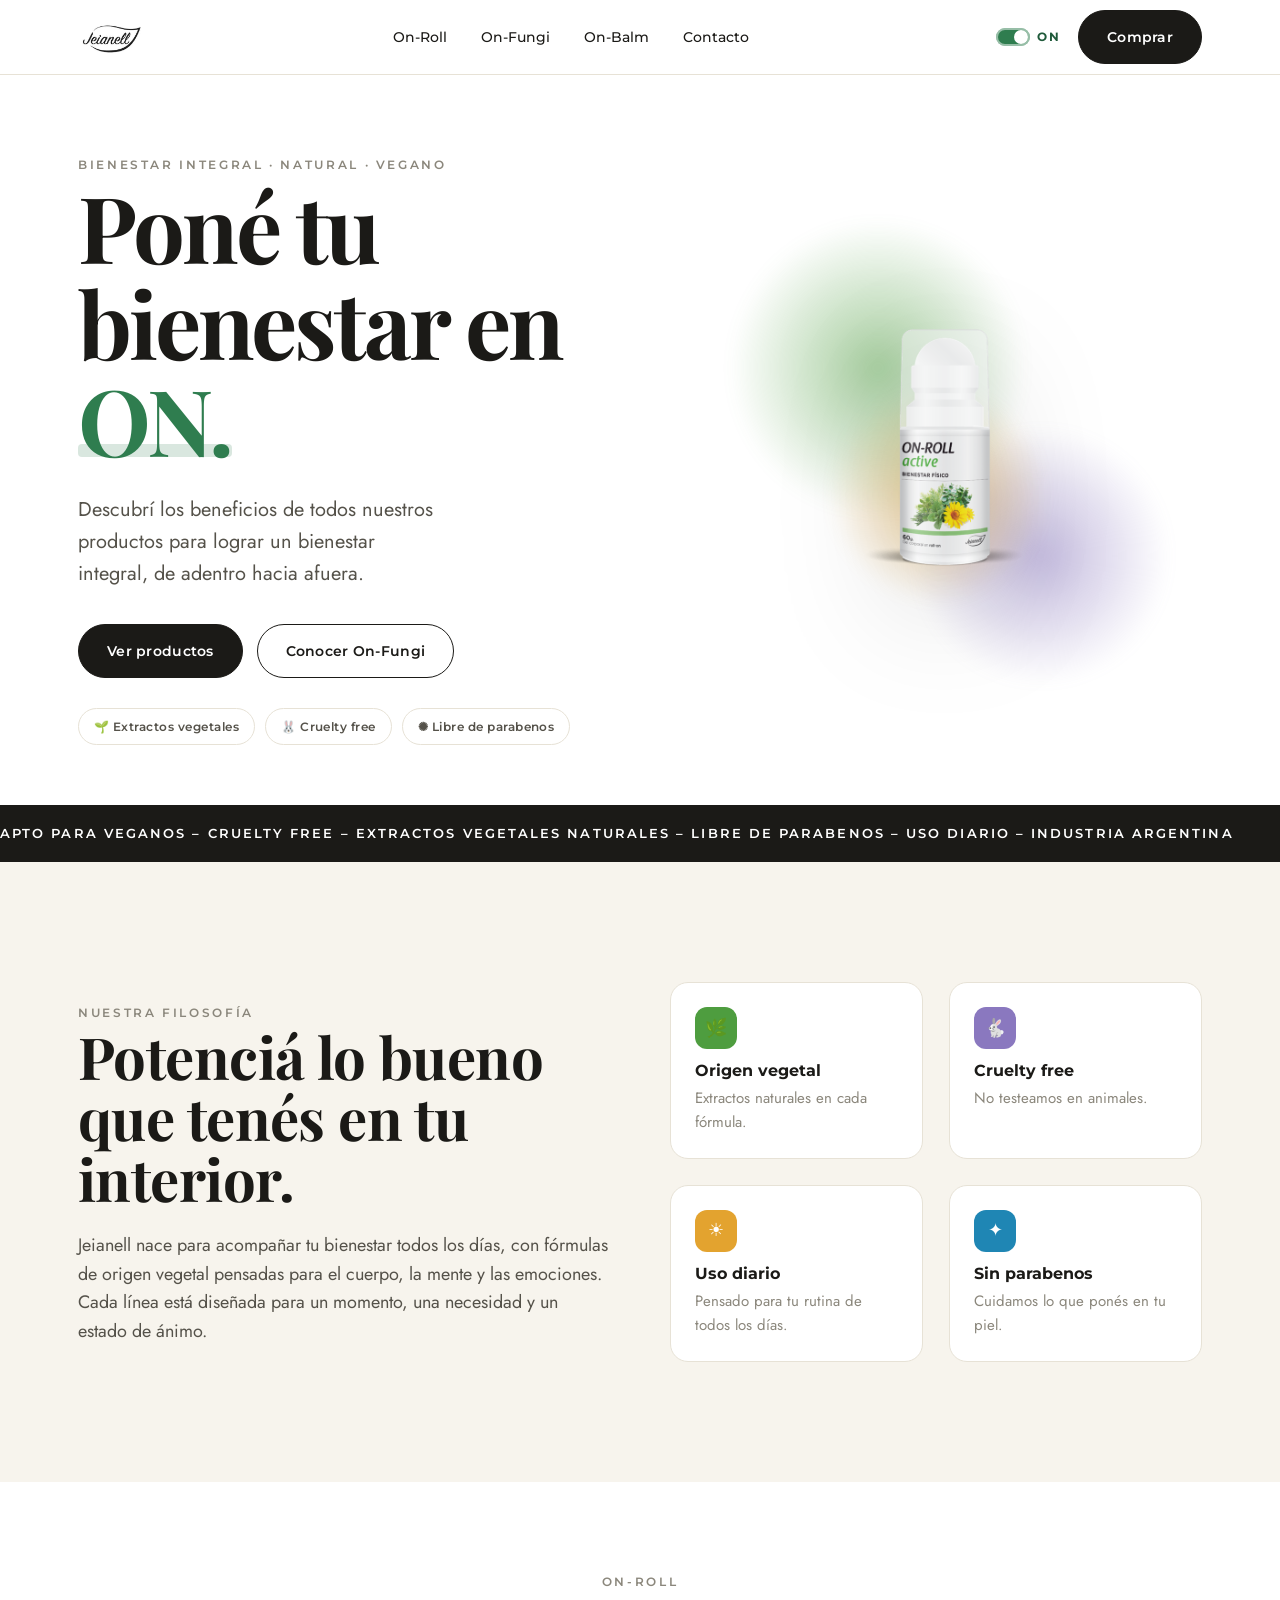
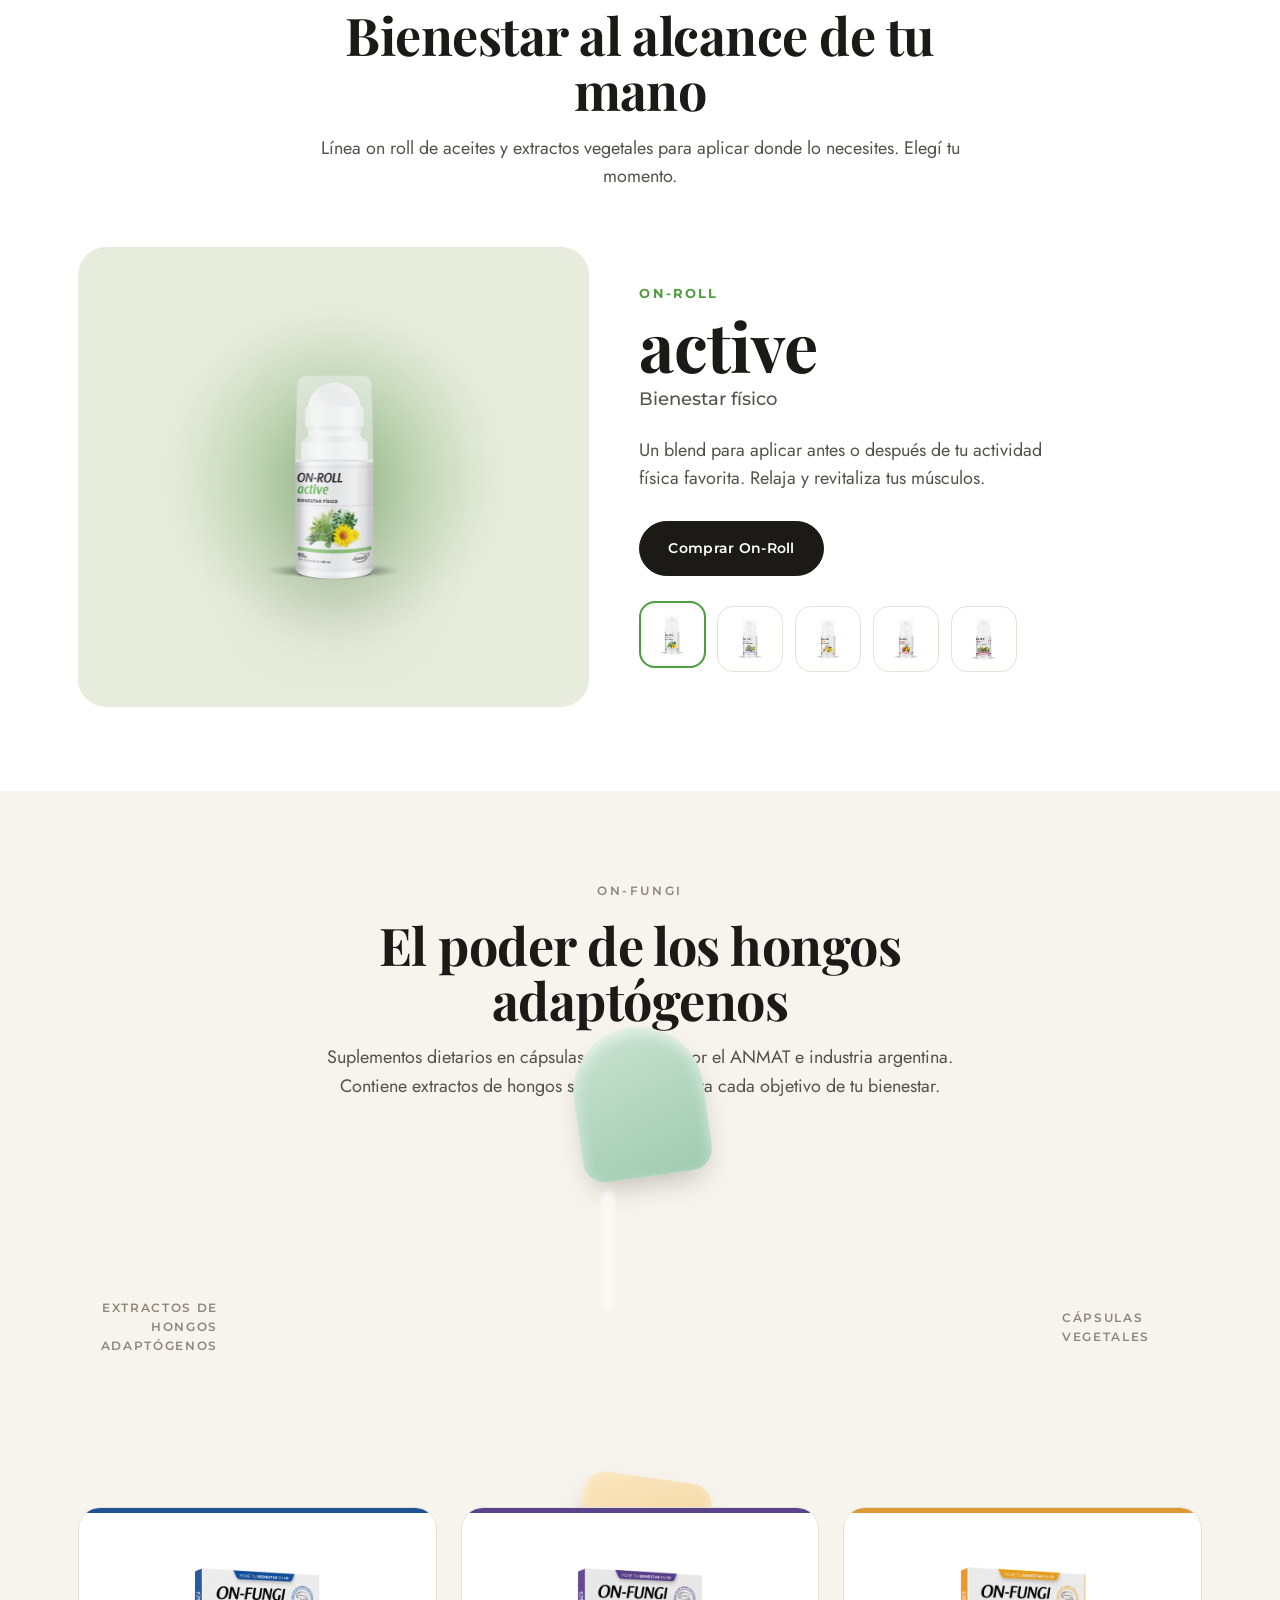
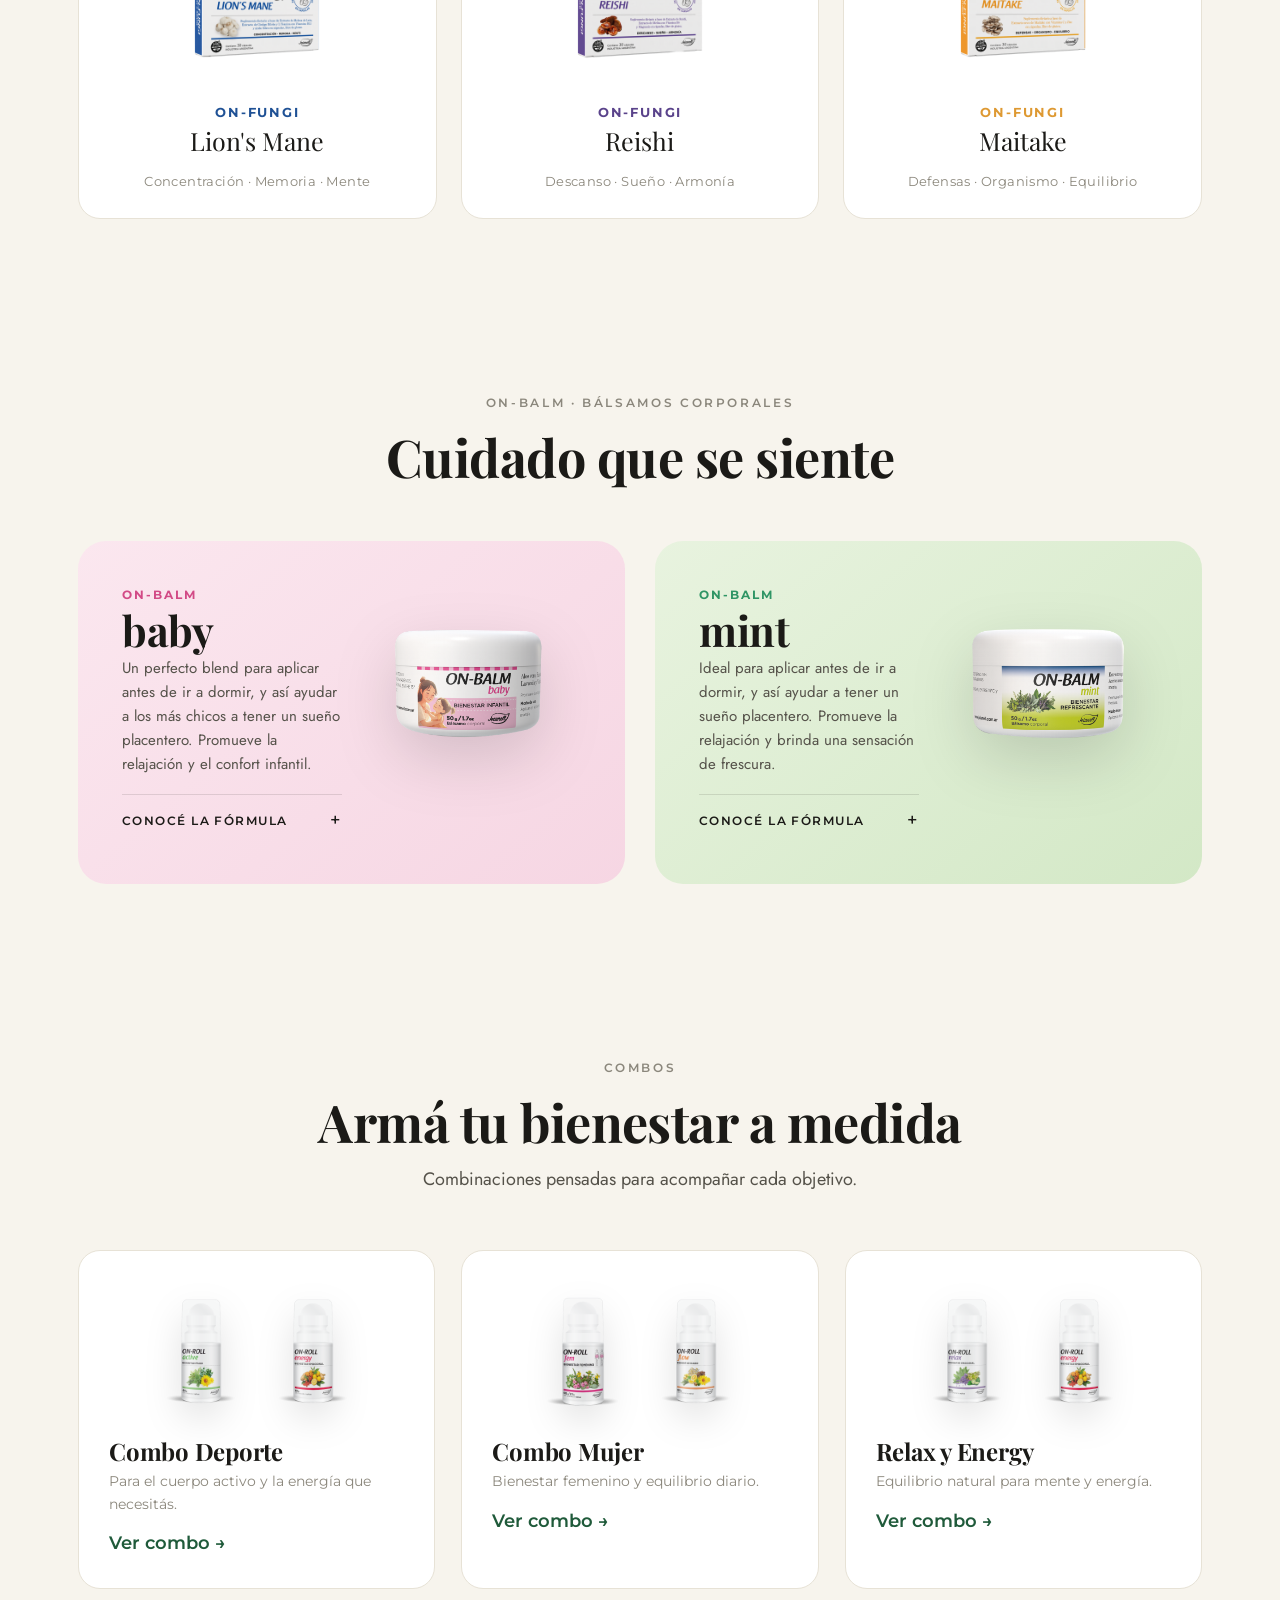
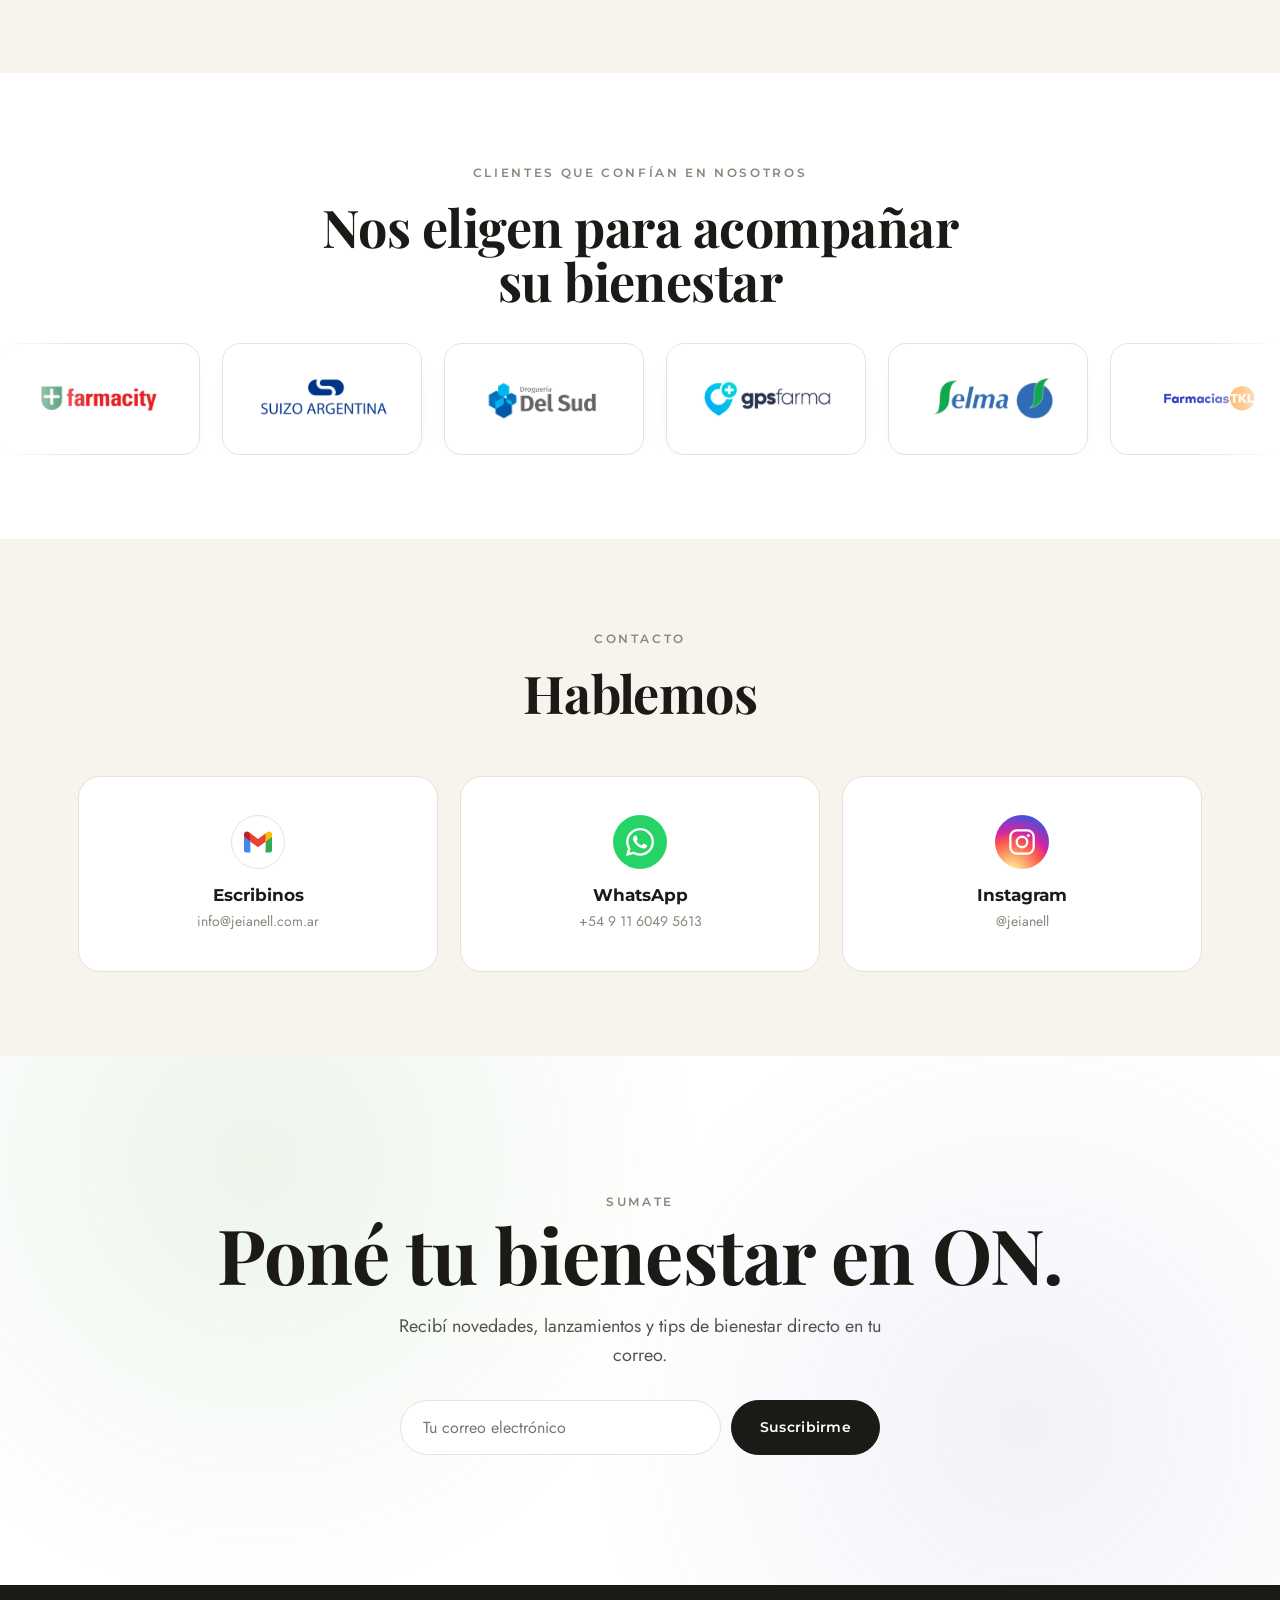
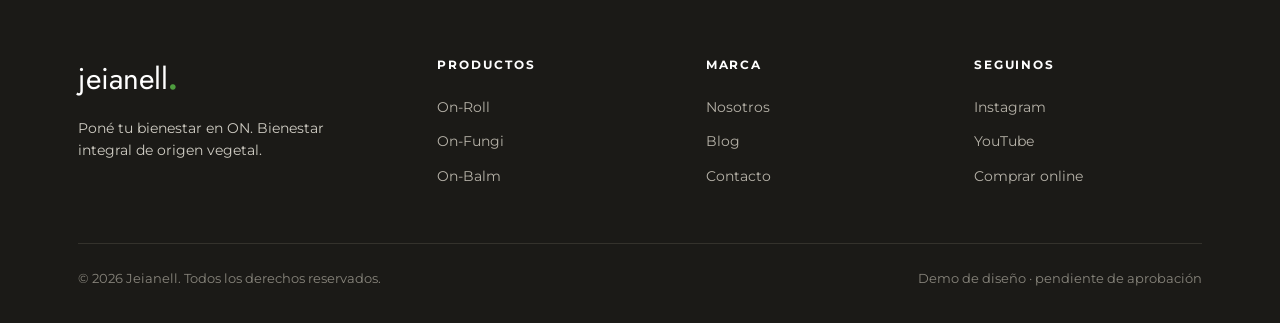
==== jeianell-demo-rediseño.html @ b2ac5edc "Initial commit: landing Jeianell (rediseño) con CSS/JS separados, assets y requerimientos Co-Authore" ====
<!DOCTYPE html>
<html lang="es">
<head>
<meta charset="UTF-8">
<meta name="viewport" content="width=device-width, initial-scale=1">
<title>Jeianell · Poné tu bienestar en ON</title>
<link rel="preconnect" href="https://fonts.googleapis.com">
<link rel="preconnect" href="https://fonts.gstatic.com" crossorigin>
<link href="https://fonts.googleapis.com/css2?family=Playfair+Display:ital,wght@0,500;0,700;0,800;1,500&family=Montserrat:wght@400;500;600;700&family=Jost:wght@300;400;500&display=swap" rel="stylesheet">
<link rel="stylesheet" href="css/styles.css">
</head>
<body>

<!-- NAV -->
<header>
  <div class="wrap"><nav>
    <a href="#top" class="brand"><img src="assets/logo-jeianell.png" alt="Jeianell"></a>
    <div class="navlinks" id="navlinks">
      <a href="#roll">On-Roll</a>
      <a href="#fungi">On-Fungi</a>
      <a href="#balm">On-Balm</a>
      <a href="#contacto">Contacto</a>
    </div>
    <div class="nav-right">
      <span class="on-toggle"><span class="sw"></span>ON</span>
      <a class="btn" href="https://www.thebcompany.com.ar/marca?mpage=3&brand=On-Balm|On-Roll|On-Fungi" target="_blank">Comprar</a>
      <button class="burger" id="burger" aria-label="Menú"><span></span><span></span><span></span></button>
    </div>
  </nav></div>
</header>

<!-- HERO -->
<section class="hero" id="top">
  <div class="wrap hero-grid">
    <div class="hero-copy">
      <span class="eyebrow reveal in">Bienestar integral · Natural · Vegano</span>
      <h1 class="reveal in d1">Poné tu<br>bienestar en <span class="on">ON.</span></h1>
      <p class="lead reveal in d2">Descubrí los beneficios de todos nuestros productos para lograr un bienestar integral, de adentro hacia afuera.</p>
      <div class="hero-cta reveal in d3">
        <a class="btn" href="#roll">Ver productos</a>
        <a class="btn ghost" href="#fungi">Conocer On-Fungi</a>
      </div>
      <div class="hero-tags reveal in d4">
        <span class="chip">🌱 Extractos vegetales</span>
        <span class="chip">🐰 Cruelty free</span>
        <span class="chip">✺ Libre de parabenos</span>
      </div>
    </div>
    <div class="hero-visual">
      <div class="blob b1"></div><div class="blob b2"></div><div class="blob b3"></div>
      <img id="rollHero" src="assets/products/active.png" alt="On-Roll Active">
    </div>
  </div>
</section>

<!-- MARQUEE -->
<div class="marquee"><div class="marquee-track">
  <span>Apto para veganos – Cruelty free – Extractos vegetales naturales – Libre de parabenos – Uso diario – Industria argentina</span>
  <span>Apto para veganos – Cruelty free – Extractos vegetales naturales – Libre de parabenos – Uso diario – Industria argentina</span>
</div></div>

<!-- PHILOSOPHY -->
<section class="philo">
  <div class="wrap">
    <div class="reveal">
      <span class="eyebrow">Nuestra filosofía</span>
      <h2>Potenciá lo bueno que tenés en tu interior.</h2>
      <p class="lead">Jeianell nace para acompañar tu bienestar todos los días, con fórmulas de origen vegetal pensadas para el cuerpo, la mente y las emociones. Cada línea está diseñada para un momento, una necesidad y un estado de ánimo.</p>
    </div>
    <div class="value-grid reveal d2">
      <div class="value"><div class="ic" style="background:var(--c-active)">🌿</div><h3>Origen vegetal</h3><p>Extractos naturales en cada fórmula.</p></div>
      <div class="value"><div class="ic" style="background:var(--c-relax)">🐇</div><h3>Cruelty free</h3><p>No testeamos en animales.</p></div>
      <div class="value"><div class="ic" style="background:var(--c-flow)">☀</div><h3>Uso diario</h3><p>Pensado para tu rutina de todos los días.</p></div>
      <div class="value"><div class="ic" style="background:var(--c-mig)">✦</div><h3>Sin parabenos</h3><p>Cuidamos lo que ponés en tu piel.</p></div>
    </div>
  </div>
</section>

<!-- ON-ROLL -->
<section class="block" id="roll">
  <div class="wrap">
    <div class="sec-head reveal">
      <span class="eyebrow">On-Roll</span>
      <h2>Bienestar al alcance de tu mano</h2>
      <p>Línea on roll de aceites y extractos vegetales para aplicar donde lo necesites. Elegí tu momento.</p>
    </div>
    <div class="roll-stage reveal d2">
      <div class="roll-feature" id="rollFeature">
        <div class="halo" id="rollHalo"></div>
        <img id="rollImg" src="assets/products/active.png" alt="">
      </div>
      <div class="roll-info">
        <div class="line-tag" id="rollLine">On-Roll</div>
        <h3 id="rollName">active</h3>
        <div class="benefit" id="rollBenefit">Bienestar físico</div>
        <p class="desc" id="rollDesc"></p>
        <a class="btn" id="rollBuy" href="#" target="_blank">Comprar On-Roll</a>
        <div class="roll-thumbs" id="rollThumbs"></div>
      </div>
    </div>
  </div>
</section>

<!-- ON-FUNGI -->
<section class="block" id="fungi">
  <div class="wrap">
    <div class="sec-head reveal">
      <span class="eyebrow">On-Fungi</span>
      <h2>El poder de los hongos adaptógenos</h2>
      <p>Suplementos dietarios en cápsulas, aprobados por el ANMAT e industria argentina. Contiene extractos de hongos seleccionados para cada objetivo de tu bienestar.</p>
    </div>
    <div class="capsule-stage">
      <span class="label l">Extractos de hongos adaptógenos</span>
      <div class="capsule">
        <div class="cap-half cap-top"></div>
        <div class="cap-half cap-bot"></div>
        <div class="glint"></div>
      </div>
      <span class="label r">Cápsulas vegetales</span>
    </div>
    <div class="fungi-grid" id="fungiGrid"></div>
  </div>
</section>

<!-- ON-BALM -->
<section class="block" id="balm" style="background:var(--warm)">
  <div class="wrap">
    <div class="sec-head reveal">
      <span class="eyebrow">On-Balm · Bálsamos corporales</span>
      <h2>Cuidado que se siente</h2>
    </div>
    <div class="balm-grid reveal d2">
      <div class="balm baby">
        <div><div class="line-tag" style="color:var(--c-fem)">On-Balm</div><h3>baby</h3>
          <p>Un perfecto blend para aplicar antes de ir a dormir, y así ayudar a los más chicos a tener un sueño placentero. Promueve la relajación y el confort infantil.</p>
          <details class="formula">
            <summary>Conocé la fórmula</summary>
            <div class="formula-body">
              <h4>Extractos vegetales</h4>
              <ul>
                <li><b>Aloe vera</b><span>Es una planta suculenta, perenne y espinosa. Ayuda a dormir mejor dado que purifica el aire.</span></li>
              </ul>
              <h4>Aceites esenciales</h4>
              <ul>
                <li><b>Eucalipto</b><span>El eucalipto ayuda a descansar mejor gracias a sus propiedades relajantes y refrescantes.</span></li>
                <li><b>Menta</b><span>Ideal para promover el descanso por sus propiedades sedantes.</span></li>
                <li><b>Lavanda</b><span>Es una planta aromática con flores moradas. Posee propiedades calmantes y relajantes.</span></li>
                <li><b>Vainilla</b><span>Es una especia que se obtiene de la vaina de la orquídea Vanilla planifolia. Caracterizada por tener propiedades relajantes y antiestrés.</span></li>
              </ul>
            </div>
          </details></div>
        <img src="assets/products/baby.png" alt="On-Balm Baby">
      </div>
      <div class="balm mint">
        <div><div class="line-tag" style="color:var(--c-agaricus)">On-Balm</div><h3>mint</h3>
          <p>Ideal para aplicar antes de ir a dormir, y así ayudar a tener un sueño placentero. Promueve la relajación y brinda una sensación de frescura.</p>
          <details class="formula">
            <summary>Conocé la fórmula</summary>
            <div class="formula-body">
              <h4>Extractos vegetales</h4>
              <ul>
                <li><b>Alcanfor</b><span>Se extrae de la madera del árbol de alcanfor. Característico por tener propiedades sedantes.</span></li>
                <li><b>Mentol</b><span>Se obtiene de la menta piperita. Tiene propiedades relajantes que pueden ayudar a dormir mejor.</span></li>
                <li><b>Aloe vera</b><span>Es una planta suculenta, perenne y espinosa. Ayuda a dormir mejor dado que purifica el aire.</span></li>
              </ul>
              <h4>Aceites esenciales</h4>
              <ul>
                <li><b>Romero</b><span>Arbusto aromático y muy ramificado. Tiene propiedades relajantes y calmantes.</span></li>
                <li><b>Eucalipto</b><span>Ayuda a descansar gracias a sus propiedades relajantes y refrescantes.</span></li>
                <li><b>Lavanda</b><span>Es una planta aromática con flores moradas. Posee propiedades calmantes y relajantes.</span></li>
                <li><b>Menta</b><span>Ideal para promover el descanso por sus propiedades sedantes.</span></li>
              </ul>
            </div>
          </details></div>
        <img src="assets/products/mint.png" alt="On-Balm Mint">
      </div>
    </div>
  </div>
</section>

<!-- COMBOS -->
<section class="block" id="combos" style="background:var(--warm)">
  <div class="wrap">
    <div class="sec-head reveal">
      <span class="eyebrow">Combos</span>
      <h2>Armá tu bienestar a medida</h2>
      <p>Combinaciones pensadas para acompañar cada objetivo.</p>
    </div>
    <div class="combo-grid reveal d2" id="comboGrid"></div>
  </div>
</section>

<!-- CLIENTS -->
<section class="block clients">
  <div class="wrap">
    <div class="sec-head reveal">
      <span class="eyebrow">Clientes que confían en nosotros</span>
      <h2>Nos eligen para acompañar su bienestar</h2>
    </div>
  </div>
  <div class="logo-marquee">
    <div class="logo-track" id="logoTrack"></div>
  </div>
</section>

<!-- CONTACT -->
<section class="block contact" id="contacto">
  <div class="wrap">
    <div class="sec-head reveal">
      <span class="eyebrow">Contacto</span>
      <h2>Hablemos</h2>
    </div>
    <div class="contact-grid reveal d2">
      <a class="ctile" href="mailto:info@jeianell.com.ar">
        <div class="ic ic-mail"><svg viewBox="0 0 256 193" aria-hidden="true"><path fill="#4285F4" d="M58.182 192.05V93.14L27.507 65.077 0 49.504v125.091c0 9.658 7.825 17.455 17.455 17.455z"/><path fill="#34A853" d="M197.818 192.05h40.727c9.659 0 17.455-7.826 17.455-17.455V49.505l-31.156 17.837-27.026 25.798z"/><path fill="#EA4335" d="M58.182 93.14l-4.174-38.647 4.174-36.989L128 69.868l69.818-52.364 4.67 34.992-4.67 40.644L128 145.504z"/><path fill="#FBBC04" d="M197.818 17.504V93.14L256 49.504V26.231c0-21.585-24.64-33.89-41.89-20.945z"/><path fill="#C5221F" d="M0 49.504l26.759 20.07L58.182 93.14V17.504L41.89 5.286C24.61-7.66 0 4.646 0 26.231z"/></svg></div><h3>Escribinos</h3><p>info@jeianell.com.ar</p></a>
      <a class="ctile" href="https://api.whatsapp.com/send/?phone=5491160495613" target="_blank">
        <div class="ic ic-wa"><svg viewBox="0 0 24 24" aria-hidden="true"><path fill="#fff" d="M17.472 14.382c-.297-.149-1.758-.867-2.03-.967-.273-.099-.471-.148-.67.15-.197.297-.767.966-.94 1.164-.173.199-.347.223-.644.075-.297-.15-1.255-.463-2.39-1.475-.883-.788-1.48-1.761-1.653-2.059-.173-.297-.018-.458.13-.606.134-.133.298-.347.446-.52.149-.174.198-.298.298-.497.099-.198.05-.371-.025-.52-.075-.149-.669-1.612-.916-2.207-.242-.579-.487-.5-.669-.51-.173-.008-.371-.01-.57-.01-.198 0-.52.074-.792.372-.272.297-1.04 1.016-1.04 2.479 0 1.462 1.065 2.875 1.213 3.074.149.198 2.096 3.2 5.077 4.487.71.306 1.263.489 1.694.625.712.227 1.36.195 1.871.118.571-.085 1.758-.719 2.006-1.413.248-.694.248-1.289.173-1.413-.074-.124-.272-.198-.57-.347m-5.421 7.403h-.004a9.87 9.87 0 01-5.031-1.378l-.361-.214-3.741.982.998-3.648-.235-.374a9.86 9.86 0 01-1.51-5.26c.001-5.45 4.436-9.884 9.888-9.884 2.64 0 5.122 1.03 6.988 2.898a9.825 9.825 0 012.893 6.994c-.003 5.45-4.437 9.885-9.885 9.885M20.52 3.449C18.24 1.245 15.24 0 12.045 0 5.463 0 .104 5.359.101 11.892c0 2.096.547 4.142 1.588 5.945L0 24l6.305-1.654a11.882 11.882 0 005.683 1.448h.005c6.581 0 11.943-5.359 11.946-11.893a11.821 11.821 0 00-3.421-8.45"/></svg></div><h3>WhatsApp</h3><p>+54 9 11 6049 5613</p></a>
      <a class="ctile" href="https://instagram.com/jeianell" target="_blank">
        <div class="ic ic-ig"><svg viewBox="0 0 24 24" fill="none" stroke="#fff" stroke-width="2" aria-hidden="true"><rect x="2" y="2" width="20" height="20" rx="5.5"/><circle cx="12" cy="12" r="4.5"/><circle cx="17.5" cy="6.5" r="1.3" fill="#fff" stroke="none"/></svg></div><h3>Instagram</h3><p>@jeianell</p></a>
    </div>
  </div>
</section>

<!-- CTA END -->
<section class="cta-end">
  <div class="wrap reveal">
    <span class="eyebrow">Sumate</span>
    <h2>Poné tu bienestar en ON.</h2>
    <p>Recibí novedades, lanzamientos y tips de bienestar directo en tu correo.</p>
    <div class="signup">
      <input type="email" placeholder="Tu correo electrónico">
      <button class="btn" onclick="this.textContent='¡Gracias!'">Suscribirme</button>
    </div>
  </div>
</section>

<!-- FOOTER -->
<footer>
  <div class="wrap">
    <div class="foot-grid">
      <div>
        <div class="brand">jeianell<b>.</b></div>
        <p style="margin-top:14px;max-width:30ch;font-family:var(--ui);font-size:14px">Poné tu bienestar en ON. Bienestar integral de origen vegetal.</p>
      </div>
      <div class="foot-col"><h4>Productos</h4>
        <a href="#roll">On-Roll</a><a href="#fungi">On-Fungi</a><a href="#balm">On-Balm</a></div>
      <div class="foot-col"><h4>Marca</h4>
        <a href="#">Nosotros</a><a href="#">Blog</a><a href="#contacto">Contacto</a></div>
      <div class="foot-col"><h4>Seguinos</h4>
        <a href="https://instagram.com/jeianell" target="_blank">Instagram</a>
        <a href="https://www.youtube.com/@jeianell" target="_blank">YouTube</a>
        <a href="https://www.thebcompany.com.ar/marca?mpage=3&brand=On-Balm|On-Roll|On-Fungi" target="_blank">Comprar online</a></div>
    </div>
    <div class="foot-bottom">
      <span>© 2026 Jeianell. Todos los derechos reservados.</span>
      <span>Demo de diseño · pendiente de aprobación</span>
    </div>
  </div>
</footer>

<script src="js/main.js" defer></script>
</body>
</html>
---- css/styles.css ----
:root{
  --ink:#1b1a17; --ink-soft:#55524a; --muted:#8b877c;
  --paper:#ffffff; --warm:#f7f4ed; --warm-2:#efeadf; --line:#e7e2d6;
  --green:#2f7d4f; --green-deep:#1f5a3a;
  --display:'Playfair Display',Georgia,serif;
  --ui:'Montserrat',sans-serif;
  --body:'Jost',sans-serif;
  --c-active:#4e9d3f; --c-relax:#8a78bf; --c-flow:#e3a32f; --c-energy:#df5a2b;
  --c-fem:#d24a86; --c-sleep:#3f4b9a; --c-mig:#1f86b4;
  --c-lions_mane:#1f5195; --c-reishi:#5a438b; --c-maitake:#de9932;
  --c-shiitake:#b03461; --c-agaricus:#2f9565; --c-tremella:#c74e84;
  --maxw:1180px;
}
*{box-sizing:border-box;margin:0;padding:0}
html{scroll-behavior:smooth}
body{font-family:var(--body);color:var(--ink);background:var(--paper);
  font-size:18px;line-height:1.6;-webkit-font-smoothing:antialiased;overflow-x:hidden}
img{max-width:100%;display:block}
a{color:inherit;text-decoration:none}
.wrap{max-width:var(--maxw);margin:0 auto;padding:0 28px}
.eyebrow{font-family:var(--ui);font-size:12px;font-weight:600;letter-spacing:.22em;
  text-transform:uppercase;color:var(--muted)}
h1,h2,h3{font-family:var(--display);font-weight:700;line-height:1.05;letter-spacing:-.01em}
h2{font-size:clamp(30px,4.4vw,52px)}
.btn{font-family:var(--ui);font-weight:600;font-size:14px;letter-spacing:.02em;
  padding:15px 28px;border-radius:40px;display:inline-flex;align-items:center;gap:9px;
  border:1.5px solid var(--ink);background:var(--ink);color:#fff;cursor:pointer;
  transition:.35s cubic-bezier(.22,1,.36,1)}
.btn:hover{transform:translateY(-2px);box-shadow:0 12px 30px -12px rgba(0,0,0,.4)}
.btn.ghost{background:transparent;color:var(--ink)}
.btn.ghost:hover{background:var(--ink);color:#fff}

/* ===== ON toggle motif ===== */
.on-toggle{display:inline-flex;align-items:center;gap:7px;font-family:var(--ui);
  font-weight:700;font-size:12px;letter-spacing:.12em;color:var(--green-deep)}
.on-toggle .sw{width:34px;height:18px;border-radius:20px;background:var(--green);
  position:relative;box-shadow:inset 0 0 0 2px rgba(255,255,255,.5)}
.on-toggle .sw::after{content:"";position:absolute;top:2px;right:2px;width:14px;height:14px;
  border-radius:50%;background:#fff}

/* ===== NAV ===== */
header{position:sticky;top:0;z-index:60;background:#fff;
  border-bottom:1px solid var(--line)}
nav{display:flex;align-items:center;justify-content:space-between;height:74px}
.brand{display:inline-flex;align-items:center}
.brand img{height:42px;width:auto;display:block}
.navlinks{display:flex;gap:34px;font-family:var(--ui);font-size:14px;font-weight:500}
.navlinks a{position:relative;padding:4px 0}
.navlinks a::after{content:"";position:absolute;left:0;bottom:-2px;width:0;height:1.5px;
  background:var(--ink);transition:width .3s}
.navlinks a:hover::after{width:100%}
.nav-right{display:flex;align-items:center;gap:18px}
.burger{display:none;flex-direction:column;gap:5px;background:none;border:none;cursor:pointer;padding:6px}
.burger span{width:24px;height:2px;background:var(--ink);transition:.3s}

/* ===== HERO ===== */
.hero{position:relative;padding:74px 0 60px;overflow:hidden}
.hero-grid{display:grid;grid-template-columns:1.05fr .95fr;gap:40px;align-items:center}
.hero h1{font-size:clamp(46px,7.4vw,92px);letter-spacing:-.03em}
.hero h1 .on{display:inline-flex;align-items:baseline;color:var(--green);position:relative}
.hero h1 .on::after{content:"";position:absolute;left:0;right:0;bottom:.12em;height:.14em;
  background:var(--green);opacity:.18;border-radius:4px}
.hero p.lead{font-size:20px;color:var(--ink-soft);max-width:30ch;margin:26px 0 34px}
.hero-cta{display:flex;gap:14px;flex-wrap:wrap}
.hero-visual{position:relative;height:520px;display:flex;align-items:center;justify-content:center}
.hero-visual img{width:62%;filter:drop-shadow(0 40px 60px rgba(0,0,0,.16));
  animation:floaty 6s ease-in-out infinite;position:relative;z-index:2}
.blob{position:absolute;border-radius:50%;filter:blur(8px);opacity:.5;z-index:1}
.b1{width:300px;height:300px;background:radial-gradient(circle,var(--c-active),transparent 70%);top:6%;left:8%}
.b2{width:260px;height:260px;background:radial-gradient(circle,var(--c-relax),transparent 70%);bottom:4%;right:6%}
.b3{width:220px;height:220px;background:radial-gradient(circle,var(--c-flow),transparent 70%);top:38%;right:30%}
@keyframes floaty{50%{transform:translateY(-22px)}}
.hero-tags{display:flex;gap:10px;flex-wrap:wrap;margin-top:30px}
.chip{font-family:var(--ui);font-size:12px;font-weight:600;letter-spacing:.04em;
  padding:8px 15px;border:1px solid var(--line);border-radius:30px;color:var(--ink-soft)}

/* fade-up reveal */
.reveal{opacity:0;transform:translateY(34px);transition:.9s cubic-bezier(.22,1,.36,1)}
.reveal.in{opacity:1;transform:none}
.d1{transition-delay:.08s}.d2{transition-delay:.16s}.d3{transition-delay:.24s}.d4{transition-delay:.32s}

/* ===== MARQUEE trust ===== */
.marquee{background:var(--ink);color:#fff;overflow:hidden;padding:18px 0}
.marquee-track{display:flex;gap:54px;white-space:nowrap;width:max-content;
  animation:scroll 28s linear infinite;font-family:var(--ui);font-size:13px;
  font-weight:600;letter-spacing:.16em;text-transform:uppercase}
.marquee-track span{display:inline-flex;align-items:center;gap:54px}
.marquee-track span::after{content:"✦";color:var(--green)}
@keyframes scroll{to{transform:translateX(-50%)}}

/* ===== PHILOSOPHY ===== */
.philo{padding:120px 0;background:var(--warm)}
.philo .wrap{display:grid;grid-template-columns:1fr 1fr;gap:60px;align-items:center}
.philo h2{font-size:clamp(34px,4.6vw,58px)}
.philo .lead{color:var(--ink-soft);margin-top:22px}
.value-grid{display:grid;grid-template-columns:repeat(2,1fr);gap:26px}
.value{padding:24px;background:#fff;border:1px solid var(--line);border-radius:18px}
.value .ic{width:42px;height:42px;border-radius:12px;display:grid;place-items:center;
  margin-bottom:14px;color:#fff}
.value h3{font-family:var(--ui);font-size:16px;font-weight:700;letter-spacing:0}
.value p{font-size:15px;color:var(--muted);margin-top:6px}

/* ===== SECTION HEAD ===== */
.sec-head{text-align:center;max-width:660px;margin:0 auto 56px}
.sec-head h2{margin-top:14px}
.sec-head p{color:var(--ink-soft);margin-top:16px}
section.block{padding:84px 0}

/* ===== ON-ROLL selector ===== */
#roll{background:var(--paper);transition:background .8s ease}
.roll-stage{display:grid;grid-template-columns:1fr 1.1fr;gap:50px;align-items:center}
.roll-feature{position:relative;min-height:460px;display:flex;align-items:center;justify-content:center;
  border-radius:28px;background:var(--warm);overflow:hidden;transition:background .6s}
.roll-feature .halo{position:absolute;width:340px;height:340px;border-radius:50%;
  filter:blur(10px);opacity:.45;transition:background .6s}
.roll-feature img{width:54%;position:relative;z-index:2;filter:drop-shadow(0 30px 44px rgba(0,0,0,.18));
  transition:transform .8s cubic-bezier(.22,1,.36,1)}
.roll-feature.spin img{transform:rotateY(360deg)}
.roll-info .line-tag{font-family:var(--ui);font-weight:700;letter-spacing:.16em;
  font-size:13px;text-transform:uppercase}
.roll-info h3{font-size:clamp(40px,6vw,68px);margin:6px 0 4px;text-transform:lowercase}
.roll-info .benefit{font-family:var(--ui);font-size:18px;font-weight:500;color:var(--ink-soft)}
.roll-info p.desc{margin:22px 0 28px;color:var(--ink-soft);max-width:40ch}
.roll-thumbs{display:flex;gap:12px;flex-wrap:wrap;margin-top:30px}
.roll-thumbs button{width:66px;height:66px;border-radius:16px;border:1.5px solid var(--line);
  background:#fff;cursor:pointer;padding:6px;transition:.3s;position:relative}
.roll-thumbs button img{width:100%;height:100%;object-fit:contain}
.roll-thumbs button.active{transform:translateY(-4px)}
.roll-thumbs button::after{content:"";position:absolute;inset:-1.5px;border-radius:16px;
  border:2px solid transparent;transition:.3s}
.roll-thumbs button.active::after{border-color:var(--accent)}

/* ===== FUNGI capsule ===== */
#fungi{background:var(--warm);position:relative;overflow:hidden}
.capsule-stage{position:relative;height:340px;display:flex;align-items:center;justify-content:center;margin-bottom:10px}
.capsule{position:relative;width:130px;height:300px;perspective:800px}
.cap-half{position:absolute;left:0;right:0;height:50%;border-radius:65px/90px;
  transition:transform 1.1s cubic-bezier(.7,0,.2,1),opacity 1.1s ease}
.cap-top{top:0;background:linear-gradient(160deg,#cbe3d2,#9fcbb0);
  border-radius:65px 65px 22px 22px;box-shadow:inset 0 6px 14px rgba(255,255,255,.6),0 14px 30px -10px rgba(0,0,0,.25)}
.cap-bot{bottom:0;background:linear-gradient(160deg,#fbe6bf,#e9c885);
  border-radius:22px 22px 65px 65px;box-shadow:inset 0 -6px 14px rgba(255,255,255,.5),0 14px 30px -10px rgba(0,0,0,.25)}
.capsule .glint{position:absolute;top:14px;left:26px;width:14px;height:120px;border-radius:20px;
  background:rgba(255,255,255,.55);filter:blur(2px);z-index:3}
.capsule-stage .label{position:absolute;font-family:var(--ui);font-size:12px;font-weight:600;
  letter-spacing:.14em;text-transform:uppercase;color:var(--muted);opacity:0;transition:.8s .3s}
.capsule-stage .label.l{left:0;top:50%;transform:translateY(-50%) translateX(-10px);text-align:right;width:150px}
.capsule-stage .label.r{right:0;top:50%;transform:translateY(-50%) translateX(10px);width:150px}
#fungi.is-open .cap-top{transform:translateY(-150px) rotate(-8deg)}
#fungi.is-open .cap-bot{transform:translateY(150px) rotate(8deg)}
#fungi.is-open .label{opacity:1}
.fungi-grid{display:grid;grid-template-columns:repeat(3,1fr);gap:24px;
  opacity:0;transform:translateY(30px) scale(.96);transition:1s .25s cubic-bezier(.22,1,.36,1)}
#fungi.is-open .fungi-grid{opacity:1;transform:none}
.fcard{background:#fff;border:1px solid var(--line);border-radius:22px;padding:26px 22px;
  text-align:center;transition:.4s;position:relative;overflow:hidden}
.fcard::before{content:"";position:absolute;top:0;left:0;right:0;height:5px;background:var(--accent)}
.fcard:hover{transform:translateY(-8px);box-shadow:0 26px 50px -24px rgba(0,0,0,.28)}
.fcard img{height:150px;object-fit:contain;margin:6px auto 16px}
.fcard h3{font-family:var(--ui);font-size:13px;font-weight:700;letter-spacing:.14em;
  text-transform:uppercase;color:var(--accent)}
.fcard .fname{font-family:var(--display);font-size:25px;margin:2px 0 10px}
.fcard .fben{font-size:13px;color:var(--muted);font-family:var(--ui);letter-spacing:.03em}

/* ===== BALM ===== */
.balm-grid{display:grid;grid-template-columns:1fr 1fr;gap:30px;align-items:start}
.balm{border-radius:28px;padding:44px;display:grid;grid-template-columns:1fr 1fr;
  align-items:start;gap:20px;position:relative;overflow:hidden;min-height:320px}
.balm img{align-self:start}
.balm.baby{background:linear-gradient(140deg,#fbe7ef,#f6d6e3)}
.balm.mint{background:linear-gradient(140deg,#e8f3df,#d3e8c6)}
.balm img{width:90%;margin:0 auto;filter:drop-shadow(0 22px 30px rgba(0,0,0,.14))}
.balm .line-tag{font-family:var(--ui);font-weight:700;letter-spacing:.16em;font-size:12px;text-transform:uppercase}
.balm h3{font-size:42px;text-transform:lowercase;margin:4px 0}
.balm p{font-size:15px;color:var(--ink-soft)}
.formula{margin-top:18px;border-top:1px solid rgba(27,26,23,.12);padding-top:6px}
.formula summary{list-style:none;cursor:pointer;font-family:var(--ui);font-size:12px;font-weight:600;
  letter-spacing:.12em;text-transform:uppercase;color:var(--ink);display:flex;align-items:center;
  gap:8px;padding:10px 0;user-select:none}
.formula summary::-webkit-details-marker{display:none}
.formula summary::after{content:"+";margin-left:auto;font-size:18px;font-weight:500;line-height:1;
  transition:transform .42s cubic-bezier(.4,0,.2,1)}
.formula[open] summary::after{transform:rotate(135deg)}
.formula-body{font-family:var(--ui);overflow:hidden;
  transition:max-height .45s cubic-bezier(.4,0,.2,1),opacity .4s ease,transform .4s ease}
.formula.animating .formula-body,.formula:not([open]) .formula-body{opacity:0;transform:translateY(-6px)}
.formula[open] .formula-body{opacity:1;transform:none}
.formula-body h4{font-family:var(--ui);font-size:11px;font-weight:700;letter-spacing:.14em;
  text-transform:uppercase;color:var(--muted);margin:14px 0 8px}
.formula-body ul{list-style:none;display:flex;flex-direction:column;gap:7px}
.formula-body li{display:flex;flex-direction:column;font-size:13px;line-height:1.35}
.formula-body li b{color:var(--ink);font-weight:700}
.formula-body li span{color:var(--ink-soft)}

/* ===== COMBOS ===== */
.combo-grid{display:grid;grid-template-columns:repeat(3,1fr);gap:26px}
.combo{border:1px solid var(--line);border-radius:22px;padding:30px;background:#fff;transition:.4s}
.combo:hover{transform:translateY(-6px);box-shadow:0 24px 46px -24px rgba(0,0,0,.25)}
.combo .stack{display:flex;justify-content:center;height:140px;margin-bottom:18px}
.combo .stack img{height:100%;width:auto;margin:0 -14px;filter:drop-shadow(0 14px 18px rgba(0,0,0,.12))}
.combo h3{font-family:var(--display);font-size:24px}
.combo p{font-size:14px;color:var(--muted);margin-top:6px;font-family:var(--ui)}
.combo .price{font-family:var(--ui);font-weight:600;margin-top:14px;color:var(--green-deep)}

/* ===== CLIENTS ===== */
.clients .sec-head{margin-bottom:34px}
.logo-marquee{position:relative;overflow:hidden;
  -webkit-mask-image:linear-gradient(90deg,transparent,#000 7%,#000 93%,transparent);
  mask-image:linear-gradient(90deg,transparent,#000 7%,#000 93%,transparent)}
.logo-track{display:flex;width:max-content;animation:logoscroll 34s linear infinite}
.logo-marquee:hover .logo-track{animation-play-state:paused}
.logo-card{flex:0 0 auto;width:200px;height:112px;margin-right:22px;background:#fff;
  border:1px solid var(--line);border-radius:18px;display:flex;align-items:center;
  justify-content:center;padding:26px;box-shadow:0 10px 26px -18px rgba(0,0,0,.2)}
.logo-card img{max-width:100%;max-height:100%;object-fit:contain}
@keyframes logoscroll{from{transform:translateX(0)}to{transform:translateX(-50%)}}
@media (prefers-reduced-motion:reduce){.logo-track{animation:none}}

/* ===== CONTACT ===== */
.contact{background:var(--warm)}
.contact-grid{display:grid;grid-template-columns:repeat(3,1fr);gap:22px}
.ctile{background:#fff;border:1px solid var(--line);border-radius:22px;padding:38px 30px;
  text-align:center;transition:.4s}
.ctile:hover{transform:translateY(-6px);box-shadow:0 24px 46px -24px rgba(0,0,0,.25);border-color:var(--green)}
.ctile .ic{width:54px;height:54px;border-radius:50%;background:var(--warm-2);display:grid;
  place-items:center;margin:0 auto 18px;color:var(--green-deep)}
.ctile .ic svg{width:28px;height:28px;display:block}
.ic-mail{background:#fff!important;border:1px solid var(--line)}
.ic-mail svg{width:30px;height:30px}
.ic-wa{background:#25d366!important}
.ic-ig{background:radial-gradient(circle at 30% 107%,#fdf497 0%,#fdf497 5%,#fd5949 45%,#d6249f 60%,#285aeb 90%)!important}
.ctile h3{font-family:var(--ui);font-size:17px;font-weight:700;letter-spacing:0}
.ctile p{font-size:14px;color:var(--muted);margin-top:5px}

/* ===== NEWSLETTER ===== */
.cta-end{padding:130px 0;text-align:center;background:
  radial-gradient(circle at 20% 20%,rgba(78,157,63,.10),transparent 40%),
  radial-gradient(circle at 80% 70%,rgba(138,120,191,.10),transparent 40%),var(--paper)}
.cta-end h2{font-size:clamp(40px,6vw,76px)}
.cta-end p{color:var(--ink-soft);margin:18px auto 30px;max-width:46ch}
.signup{display:flex;gap:10px;max-width:480px;margin:0 auto;flex-wrap:wrap;justify-content:center}
.signup input{flex:1;min-width:220px;padding:15px 22px;border:1.5px solid var(--line);
  border-radius:40px;font-family:var(--body);font-size:16px;outline:none}
.signup input:focus{border-color:var(--green)}

/* ===== FOOTER ===== */
footer{background:var(--ink);color:#cfccc3;padding:70px 0 34px}
.foot-grid{display:grid;grid-template-columns:1.4fr 1fr 1fr 1fr;gap:40px;margin-bottom:50px}
footer .brand{color:#fff;font-size:30px}
footer .brand b{color:var(--c-active)}
.foot-col h4{font-family:var(--ui);font-size:12px;letter-spacing:.16em;text-transform:uppercase;
  color:#fff;margin-bottom:16px}
.foot-col a{display:block;font-family:var(--ui);font-size:14px;padding:6px 0;color:#b6b2a8;transition:.2s}
.foot-col a:hover{color:#fff}
.foot-bottom{border-top:1px solid #34322c;padding-top:24px;display:flex;justify-content:space-between;
  flex-wrap:wrap;gap:12px;font-family:var(--ui);font-size:13px;color:#88857c}

/* ===== MOBILE ===== */
@media(max-width:920px){
  .hero-grid,.philo .wrap,.roll-stage,.balm-grid{grid-template-columns:1fr}
  .hero-visual{height:380px;order:-1}
  .combo-grid,.contact-grid,.fungi-grid{grid-template-columns:1fr 1fr}
  .foot-grid{grid-template-columns:1fr 1fr}
}
@media(max-width:680px){
  body{font-size:16px}
  .navlinks{display:none;position:absolute;top:74px;left:0;right:0;background:#fff;
    flex-direction:column;padding:18px 28px;border-bottom:1px solid var(--line);gap:0}
  .navlinks.open{display:flex}
  .navlinks a{padding:13px 0;border-bottom:1px solid var(--line)}
  .burger{display:flex}
  .nav-right .btn{display:none}
  section.block,.philo{padding:74px 0}
  .combo-grid,.contact-grid,.fungi-grid,.value-grid,.balm{grid-template-columns:1fr}
  .balm{text-align:center}
  .foot-grid{grid-template-columns:1fr}
}
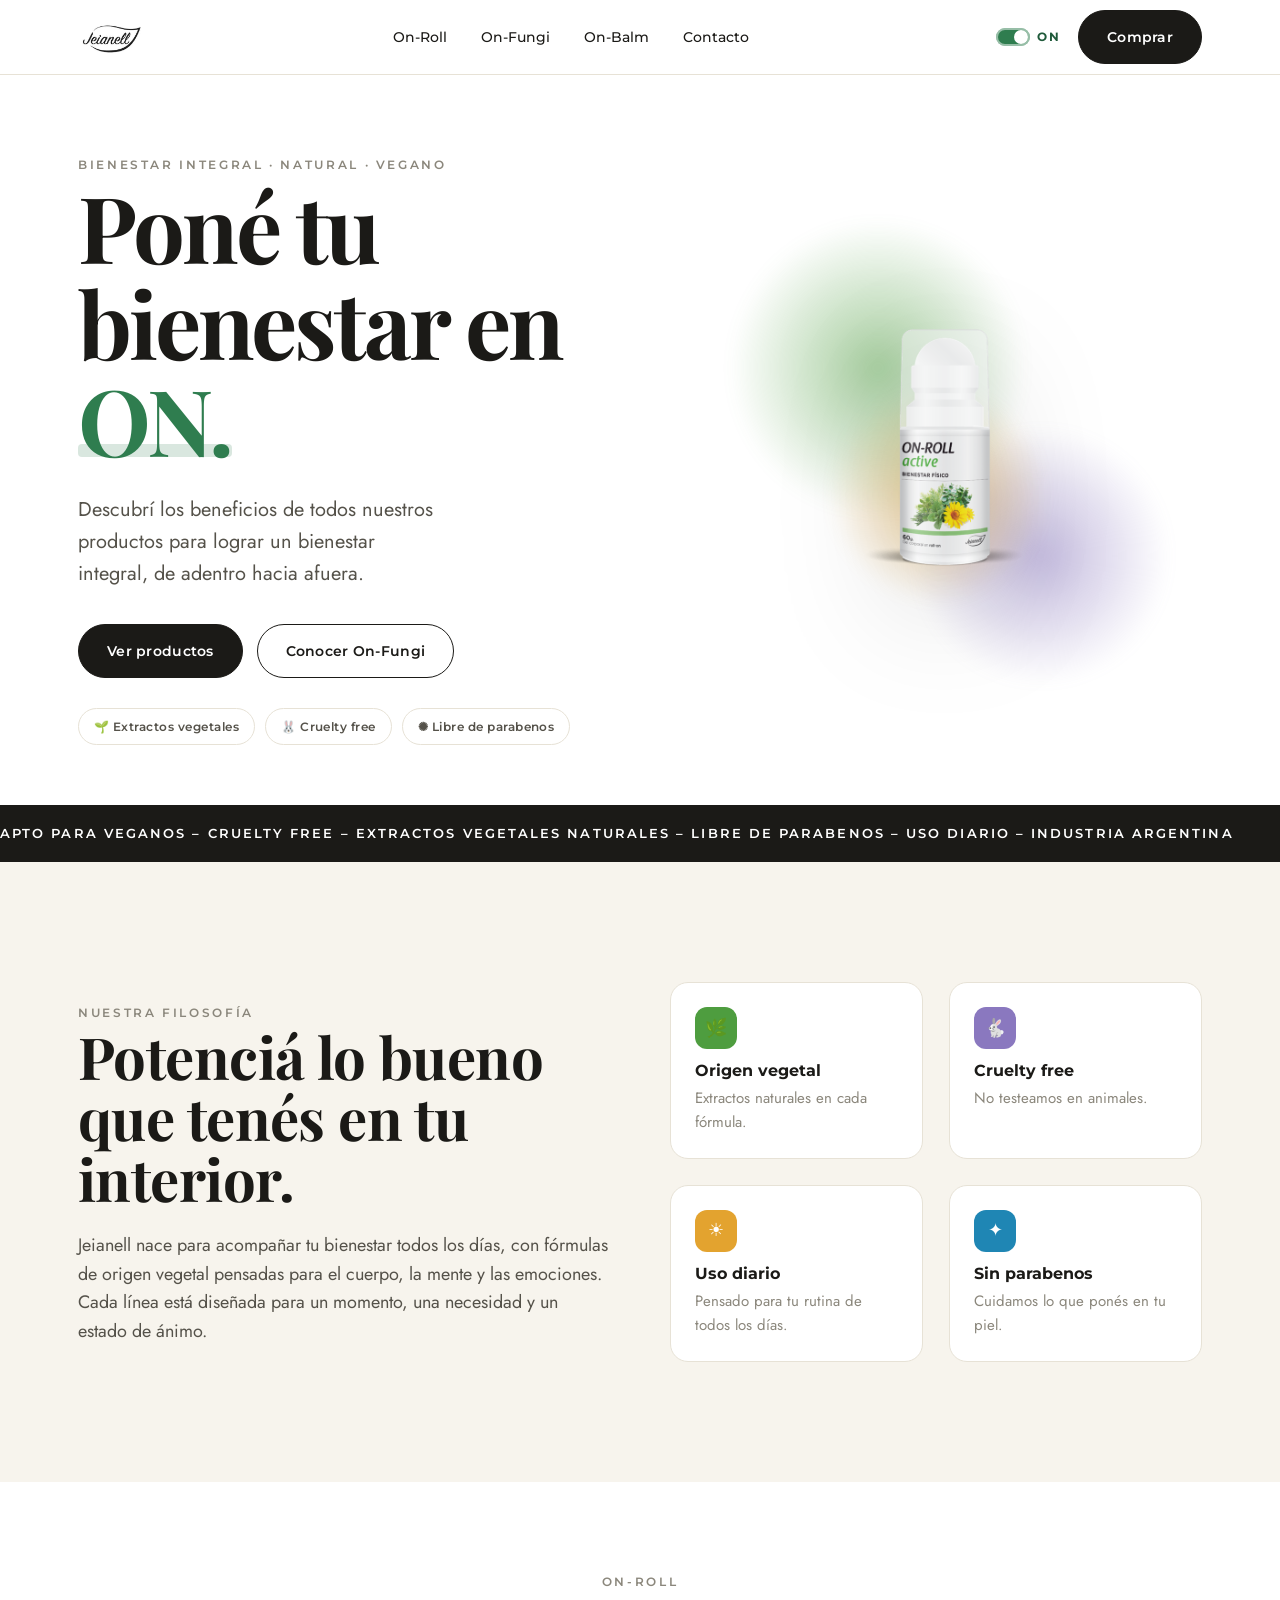
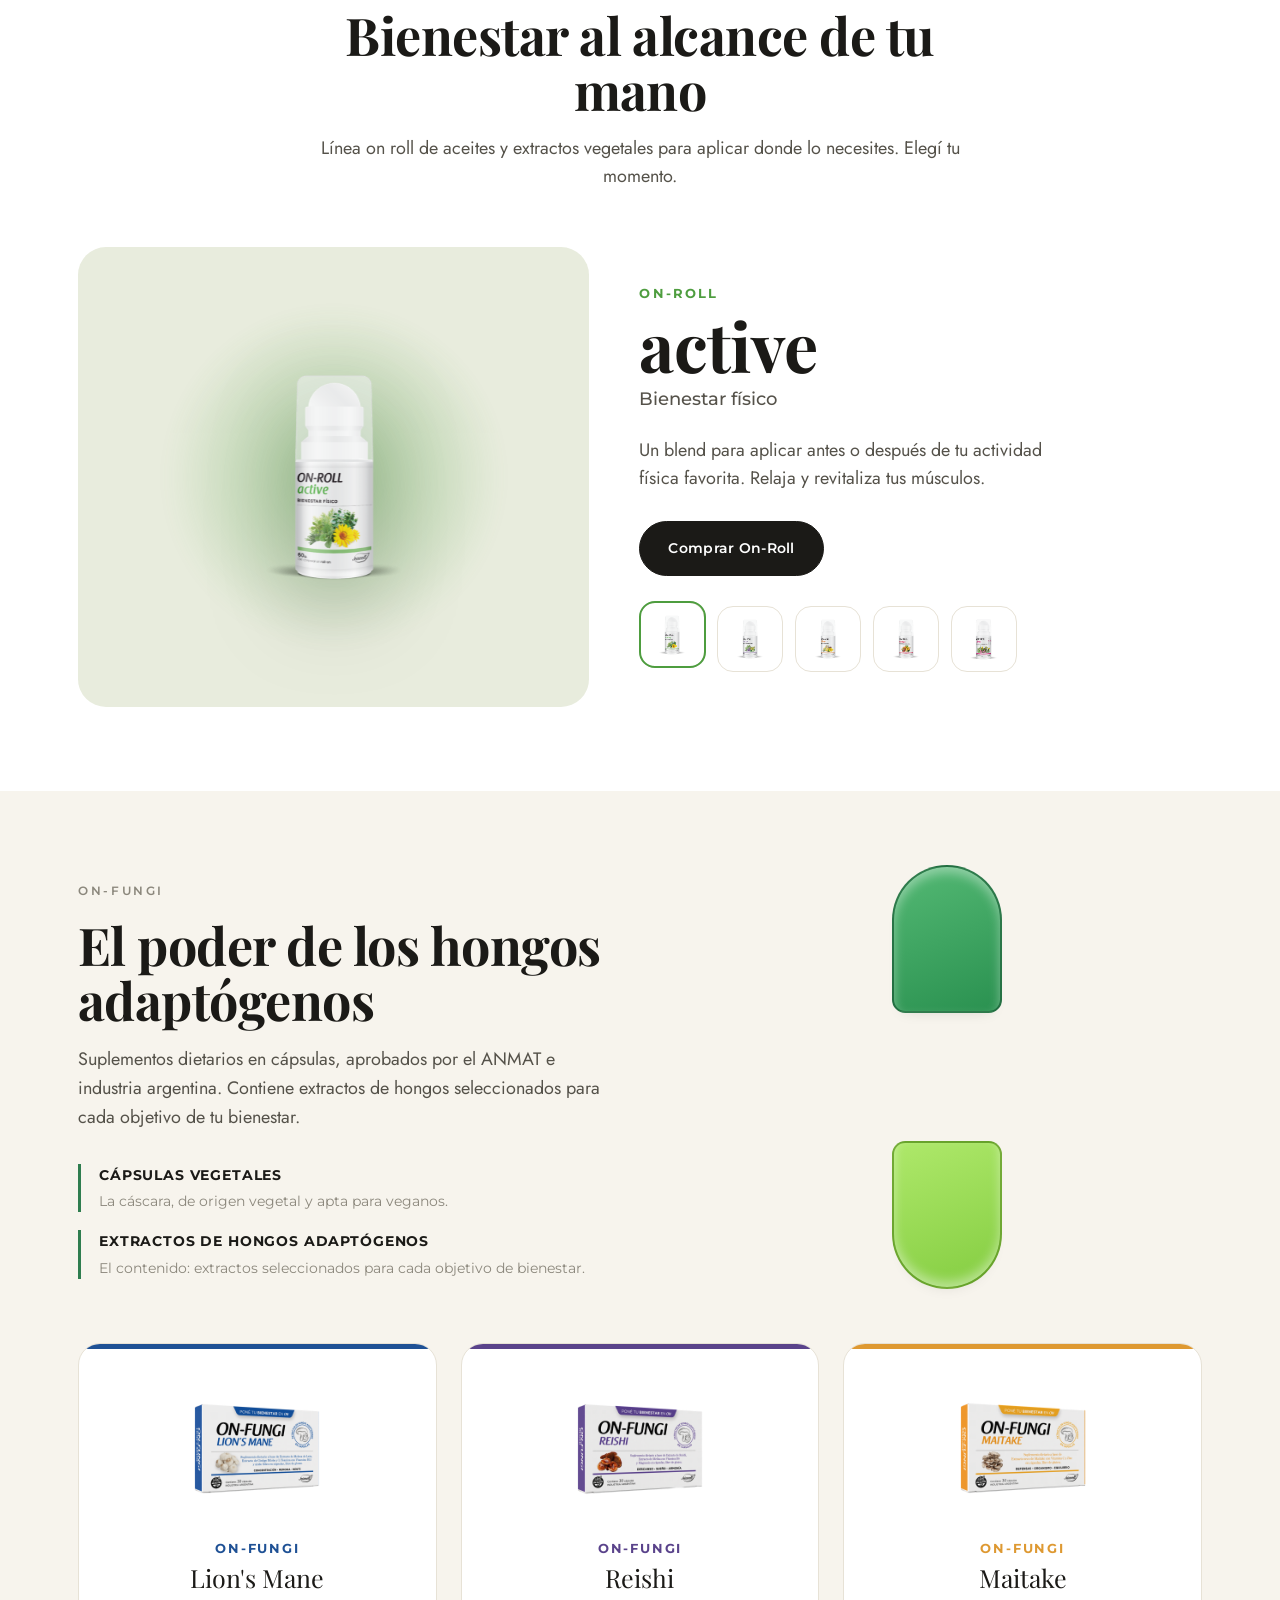
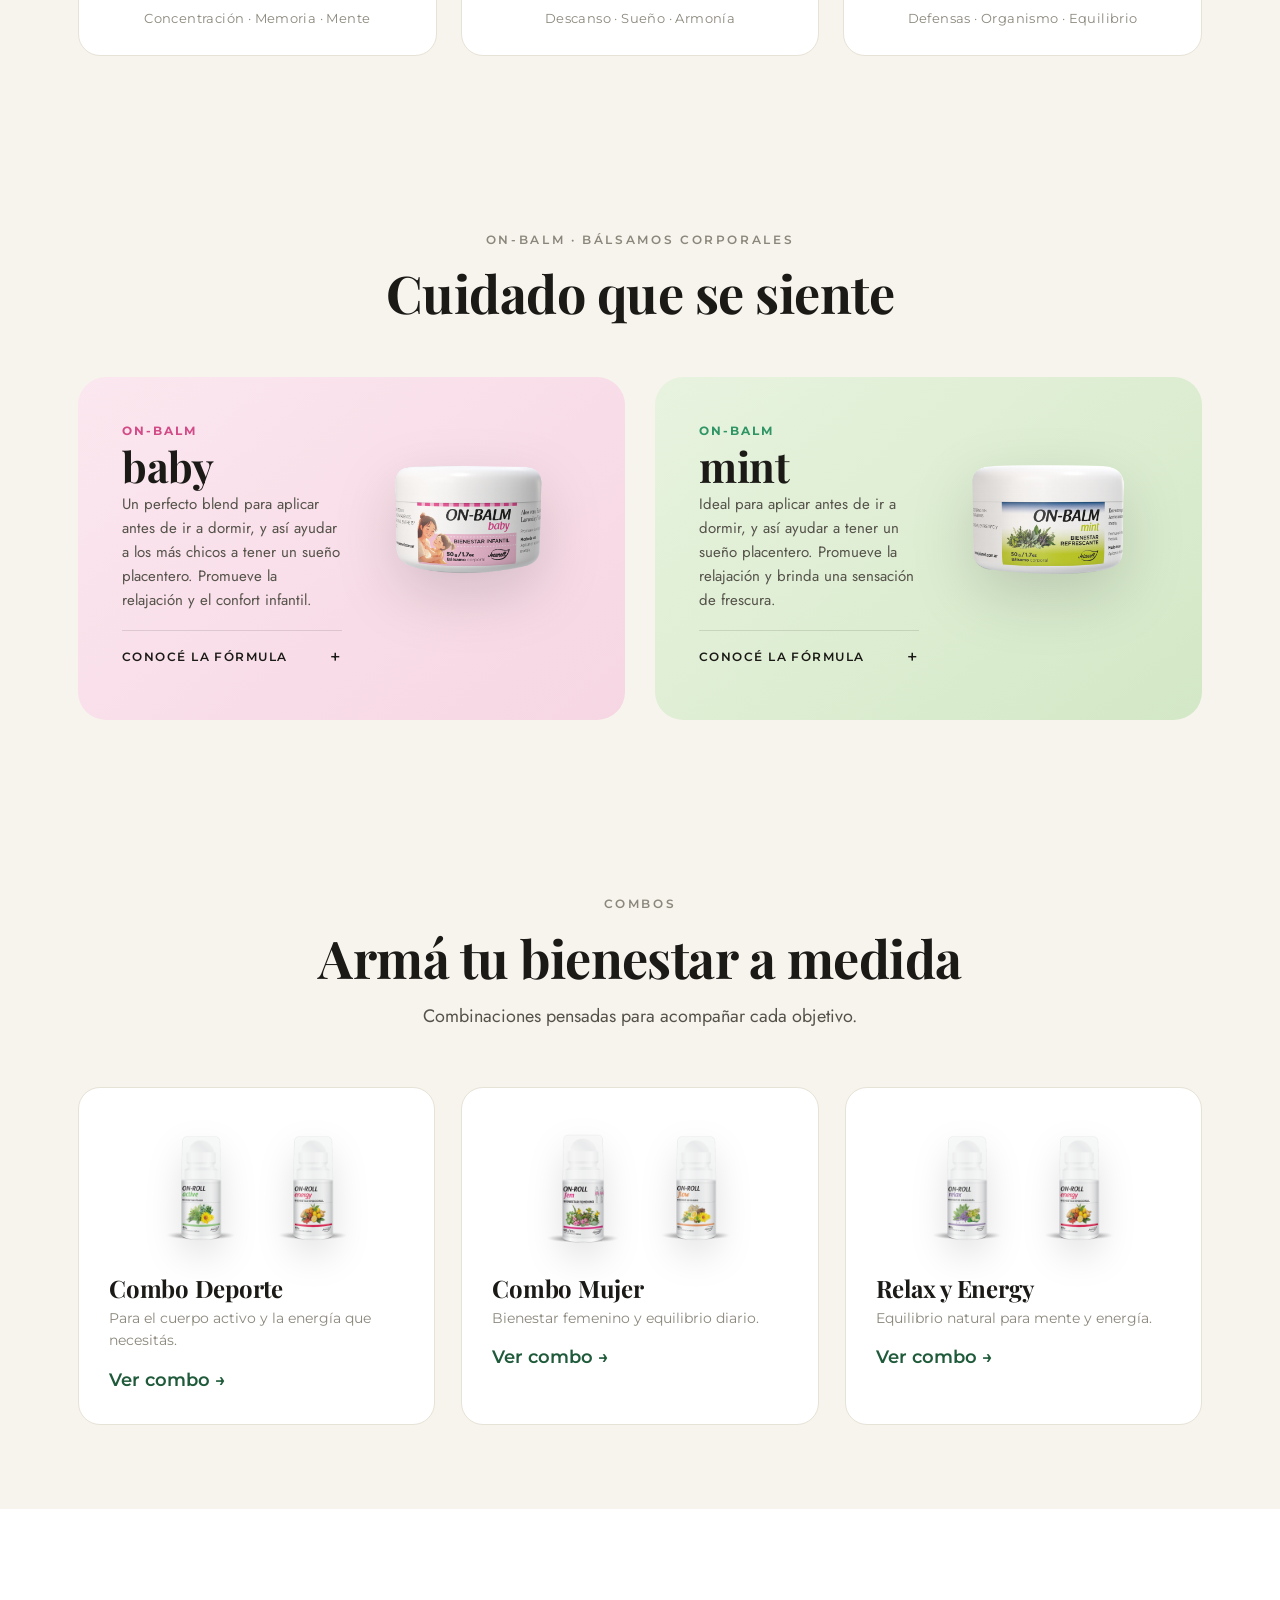
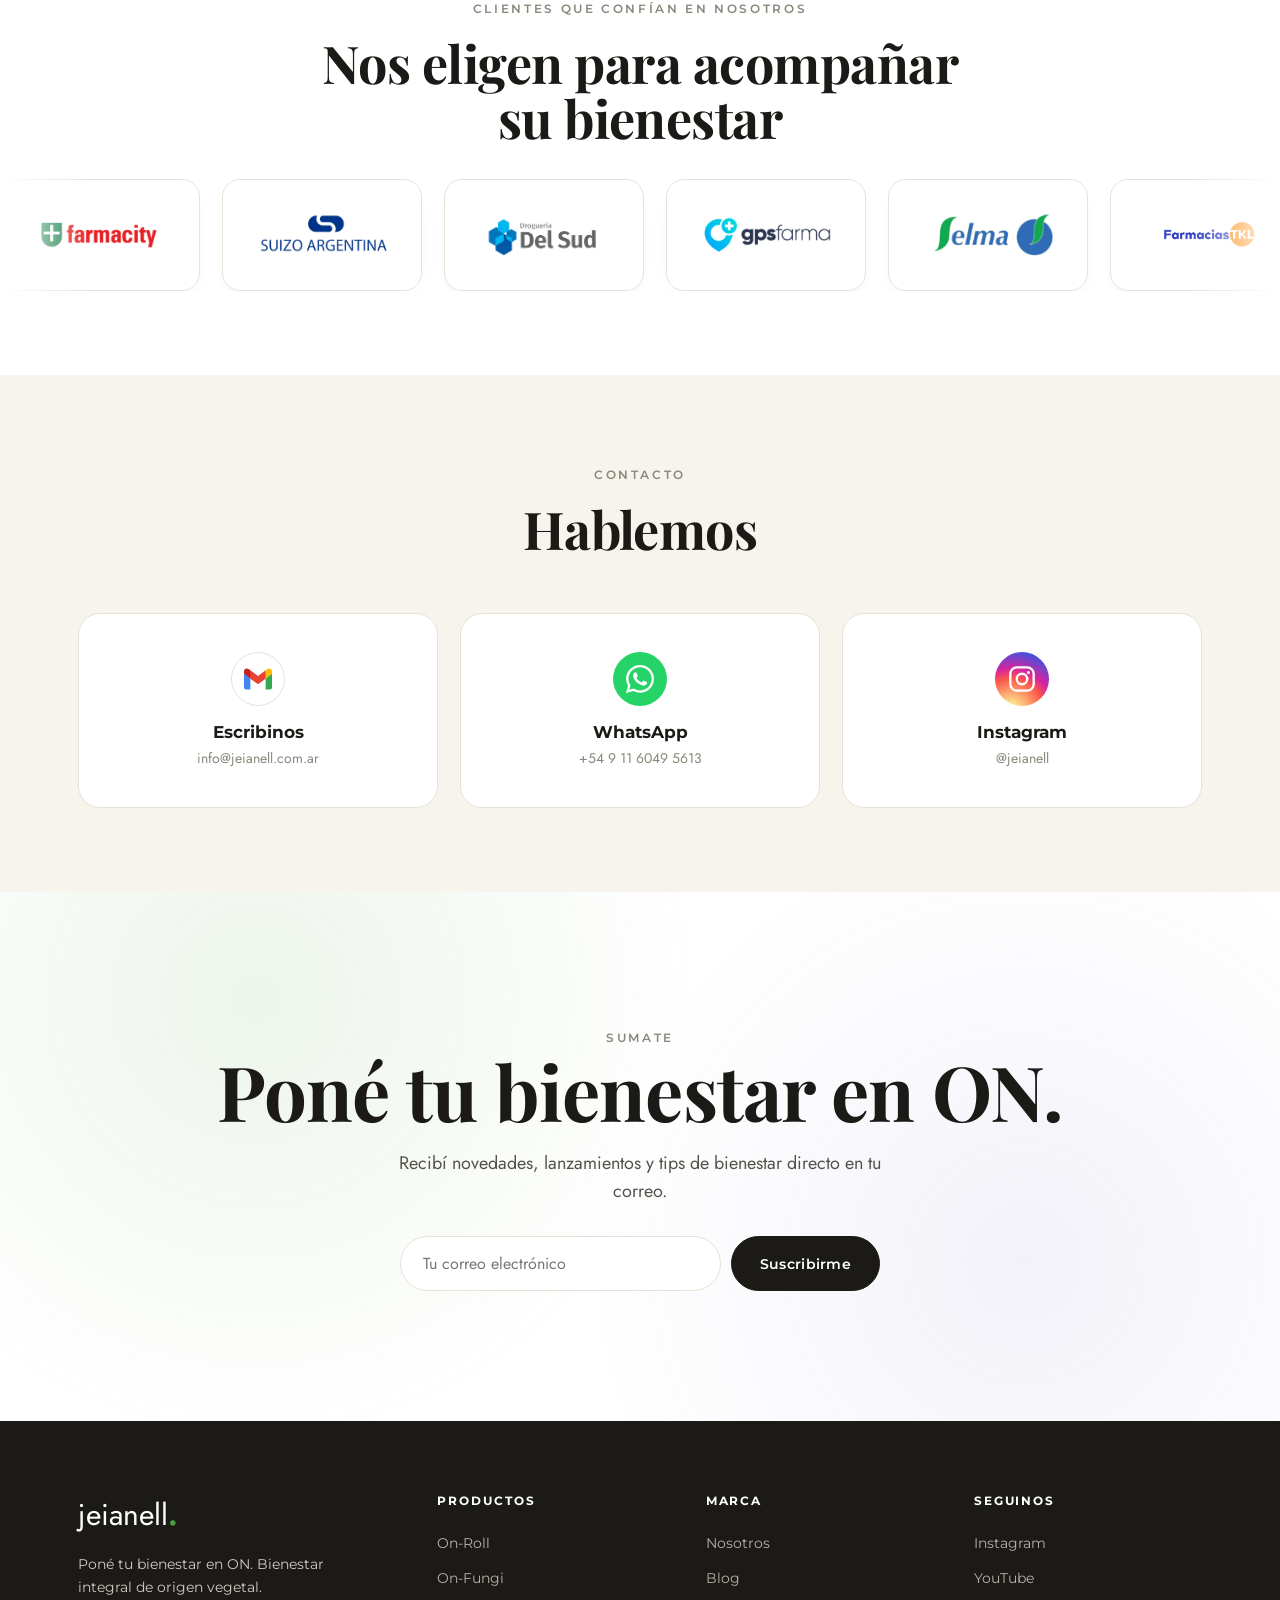
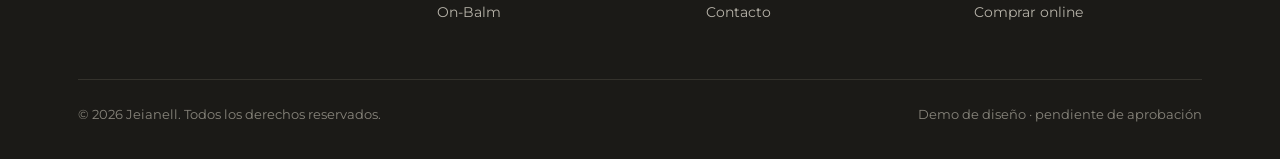
==== commit 2ef87946: "On-Fungi: rediseno de la capsula - Layout 2 columnas (texto izq / capsula der), labels como concepto" ====
--- a/jeianell-demo-rediseño.html
+++ b/jeianell-demo-rediseño.html
@@ -104,19 +104,23 @@
 <!-- ON-FUNGI -->
 <section class="block" id="fungi">
   <div class="wrap">
-    <div class="sec-head reveal">
-      <span class="eyebrow">On-Fungi</span>
-      <h2>El poder de los hongos adaptógenos</h2>
-      <p>Suplementos dietarios en cápsulas, aprobados por el ANMAT e industria argentina. Contiene extractos de hongos seleccionados para cada objetivo de tu bienestar.</p>
-    </div>
-    <div class="capsule-stage">
-      <span class="label l">Extractos de hongos adaptógenos</span>
-      <div class="capsule">
-        <div class="cap-half cap-top"></div>
-        <div class="cap-half cap-bot"></div>
-        <div class="glint"></div>
-      </div>
-      <span class="label r">Cápsulas vegetales</span>
+    <div class="fungi-stage reveal">
+      <div class="fungi-copy">
+        <span class="eyebrow">On-Fungi</span>
+        <h2>El poder de los hongos adaptógenos</h2>
+        <p class="fungi-sub">Suplementos dietarios en cápsulas, aprobados por el ANMAT e industria argentina. Contiene extractos de hongos seleccionados para cada objetivo de tu bienestar.</p>
+        <ul class="fungi-parts">
+          <li><h4>Cápsulas vegetales</h4><p>La cáscara, de origen vegetal y apta para veganos.</p></li>
+          <li><h4>Extractos de hongos adaptógenos</h4><p>El contenido: extractos seleccionados para cada objetivo de bienestar.</p></li>
+        </ul>
+      </div>
+      <div class="capsule-stage">
+        <div class="capsule">
+          <div class="cap-half cap-top"></div>
+          <div class="cap-half cap-bot"></div>
+          <div class="glint"></div>
+        </div>
+      </div>
     </div>
     <div class="fungi-grid" id="fungiGrid"></div>
   </div>
@@ -149,7 +153,7 @@
               </ul>
             </div>
           </details></div>
-        <img src="assets/products/baby.png" alt="On-Balm Baby">
+        <a class="balm-buy" href="https://www.thebcompany.com.ar/search/?q=on%2Bfungi&brand=On-Balm" target="_blank" rel="noopener"><img src="assets/products/baby.png" alt="On-Balm Baby"></a>
       </div>
       <div class="balm mint">
         <div><div class="line-tag" style="color:var(--c-agaricus)">On-Balm</div><h3>mint</h3>
@@ -172,7 +176,7 @@
               </ul>
             </div>
           </details></div>
-        <img src="assets/products/mint.png" alt="On-Balm Mint">
+        <a class="balm-buy" href="https://www.thebcompany.com.ar/search/?q=on%2Bfungi&brand=On-Balm" target="_blank" rel="noopener"><img src="assets/products/mint.png" alt="On-Balm Mint"></a>
       </div>
     </div>
   </div>
--- a/css/styles.css
+++ b/css/styles.css
@@ -130,25 +130,30 @@
   border:2px solid transparent;transition:.3s}
 .roll-thumbs button.active::after{border-color:var(--accent)}
 
-/* ===== FUNGI capsule ===== */
+/* ===== FUNGI ===== */
 #fungi{background:var(--warm);position:relative;overflow:hidden}
-.capsule-stage{position:relative;height:340px;display:flex;align-items:center;justify-content:center;margin-bottom:10px}
-.capsule{position:relative;width:130px;height:300px;perspective:800px}
-.cap-half{position:absolute;left:0;right:0;height:50%;border-radius:65px/90px;
-  transition:transform 1.1s cubic-bezier(.7,0,.2,1),opacity 1.1s ease}
-.cap-top{top:0;background:linear-gradient(160deg,#cbe3d2,#9fcbb0);
-  border-radius:65px 65px 22px 22px;box-shadow:inset 0 6px 14px rgba(255,255,255,.6),0 14px 30px -10px rgba(0,0,0,.25)}
-.cap-bot{bottom:0;background:linear-gradient(160deg,#fbe6bf,#e9c885);
-  border-radius:22px 22px 65px 65px;box-shadow:inset 0 -6px 14px rgba(255,255,255,.5),0 14px 30px -10px rgba(0,0,0,.25)}
-.capsule .glint{position:absolute;top:14px;left:26px;width:14px;height:120px;border-radius:20px;
-  background:rgba(255,255,255,.55);filter:blur(2px);z-index:3}
-.capsule-stage .label{position:absolute;font-family:var(--ui);font-size:12px;font-weight:600;
-  letter-spacing:.14em;text-transform:uppercase;color:var(--muted);opacity:0;transition:.8s .3s}
-.capsule-stage .label.l{left:0;top:50%;transform:translateY(-50%) translateX(-10px);text-align:right;width:150px}
-.capsule-stage .label.r{right:0;top:50%;transform:translateY(-50%) translateX(10px);width:150px}
-#fungi.is-open .cap-top{transform:translateY(-150px) rotate(-8deg)}
-#fungi.is-open .cap-bot{transform:translateY(150px) rotate(8deg)}
-#fungi.is-open .label{opacity:1}
+.fungi-stage{display:grid;grid-template-columns:1.05fr .95fr;gap:50px;align-items:center;margin-bottom:64px}
+.fungi-copy h2{margin:14px 0 0}
+.fungi-sub{color:var(--ink-soft);font-size:18px;margin-top:18px;max-width:48ch}
+.fungi-parts{list-style:none;margin-top:32px;display:flex;flex-direction:column;gap:18px}
+.fungi-parts li{padding-left:18px;border-left:3px solid var(--green)}
+.fungi-parts h4{font-family:var(--ui);font-size:14px;font-weight:700;letter-spacing:.06em;text-transform:uppercase;color:var(--ink)}
+.fungi-parts li p{font-family:var(--ui);font-size:14px;color:var(--muted);margin-top:4px}
+.capsule-stage{position:relative;height:400px;display:flex;align-items:center;justify-content:center}
+.capsule{position:relative;width:110px;height:296px;cursor:pointer}
+.cap-half{position:absolute;left:0;right:0;height:50%;box-sizing:border-box;
+  transition:transform 1.1s cubic-bezier(.7,0,.2,1)}
+.cap-top{top:0;background:linear-gradient(160deg,#54b974,#2a9150);
+  border:2px solid rgba(28,86,54,.6);border-radius:58px 58px 14px 14px;
+  box-shadow:inset 0 6px 11px rgba(255,255,255,.38),0 8px 16px -12px rgba(0,0,0,.18)}
+.cap-bot{bottom:0;background:linear-gradient(160deg,#aee86a,#84cd41);
+  border:2px solid rgba(82,134,28,.6);border-radius:14px 14px 58px 58px;
+  box-shadow:inset 0 -6px 11px rgba(255,255,255,.42),0 8px 16px -12px rgba(0,0,0,.14)}
+.capsule .glint{position:absolute;top:14px;left:22px;width:12px;height:104px;border-radius:20px;
+  background:rgba(255,255,255,.6);filter:blur(2px);z-index:3;transition:opacity .5s ease}
+#fungi.cap-open .cap-top{transform:translateY(-64px)}
+#fungi.cap-open .cap-bot{transform:translateY(64px)}
+#fungi.cap-open .glint{opacity:0}
 .fungi-grid{display:grid;grid-template-columns:repeat(3,1fr);gap:24px;
   opacity:0;transform:translateY(30px) scale(.96);transition:1s .25s cubic-bezier(.22,1,.36,1)}
 #fungi.is-open .fungi-grid{opacity:1;transform:none}
@@ -167,6 +172,9 @@
 .balm{border-radius:28px;padding:44px;display:grid;grid-template-columns:1fr 1fr;
   align-items:start;gap:20px;position:relative;overflow:hidden;min-height:320px}
 .balm img{align-self:start}
+.balm-buy{align-self:start;display:block;cursor:pointer}
+.balm-buy img{transition:transform .4s ease}
+.balm-buy:hover img{transform:scale(1.04)}
 .balm.baby{background:linear-gradient(140deg,#fbe7ef,#f6d6e3)}
 .balm.mint{background:linear-gradient(140deg,#e8f3df,#d3e8c6)}
 .balm img{width:90%;margin:0 auto;filter:drop-shadow(0 22px 30px rgba(0,0,0,.14))}
@@ -257,8 +265,9 @@
 
 /* ===== MOBILE ===== */
 @media(max-width:920px){
-  .hero-grid,.philo .wrap,.roll-stage,.balm-grid{grid-template-columns:1fr}
-  .hero-visual{height:380px;order:-1}
+  .hero-grid,.philo .wrap,.roll-stage,.balm-grid,.fungi-stage{grid-template-columns:1fr}
+  .hero-visual{height:360px}
+  .fungi-stage{gap:24px;margin-bottom:40px}
   .combo-grid,.contact-grid,.fungi-grid{grid-template-columns:1fr 1fr}
   .foot-grid{grid-template-columns:1fr 1fr}
 }
@@ -273,5 +282,11 @@
   section.block,.philo{padding:74px 0}
   .combo-grid,.contact-grid,.fungi-grid,.value-grid,.balm{grid-template-columns:1fr}
   .balm{text-align:center}
+  .value{display:grid;grid-template-columns:auto 1fr;column-gap:16px;align-items:center;padding:18px 20px}
+  .value .ic{grid-row:1/span 2;align-self:start;margin-bottom:0}
+  .capsule-stage{height:330px}
+  .capsule{width:90px;height:240px}
+  #fungi.cap-open .cap-top{transform:translateY(-56px)}
+  #fungi.cap-open .cap-bot{transform:translateY(56px)}
   .foot-grid{grid-template-columns:1fr}
 }
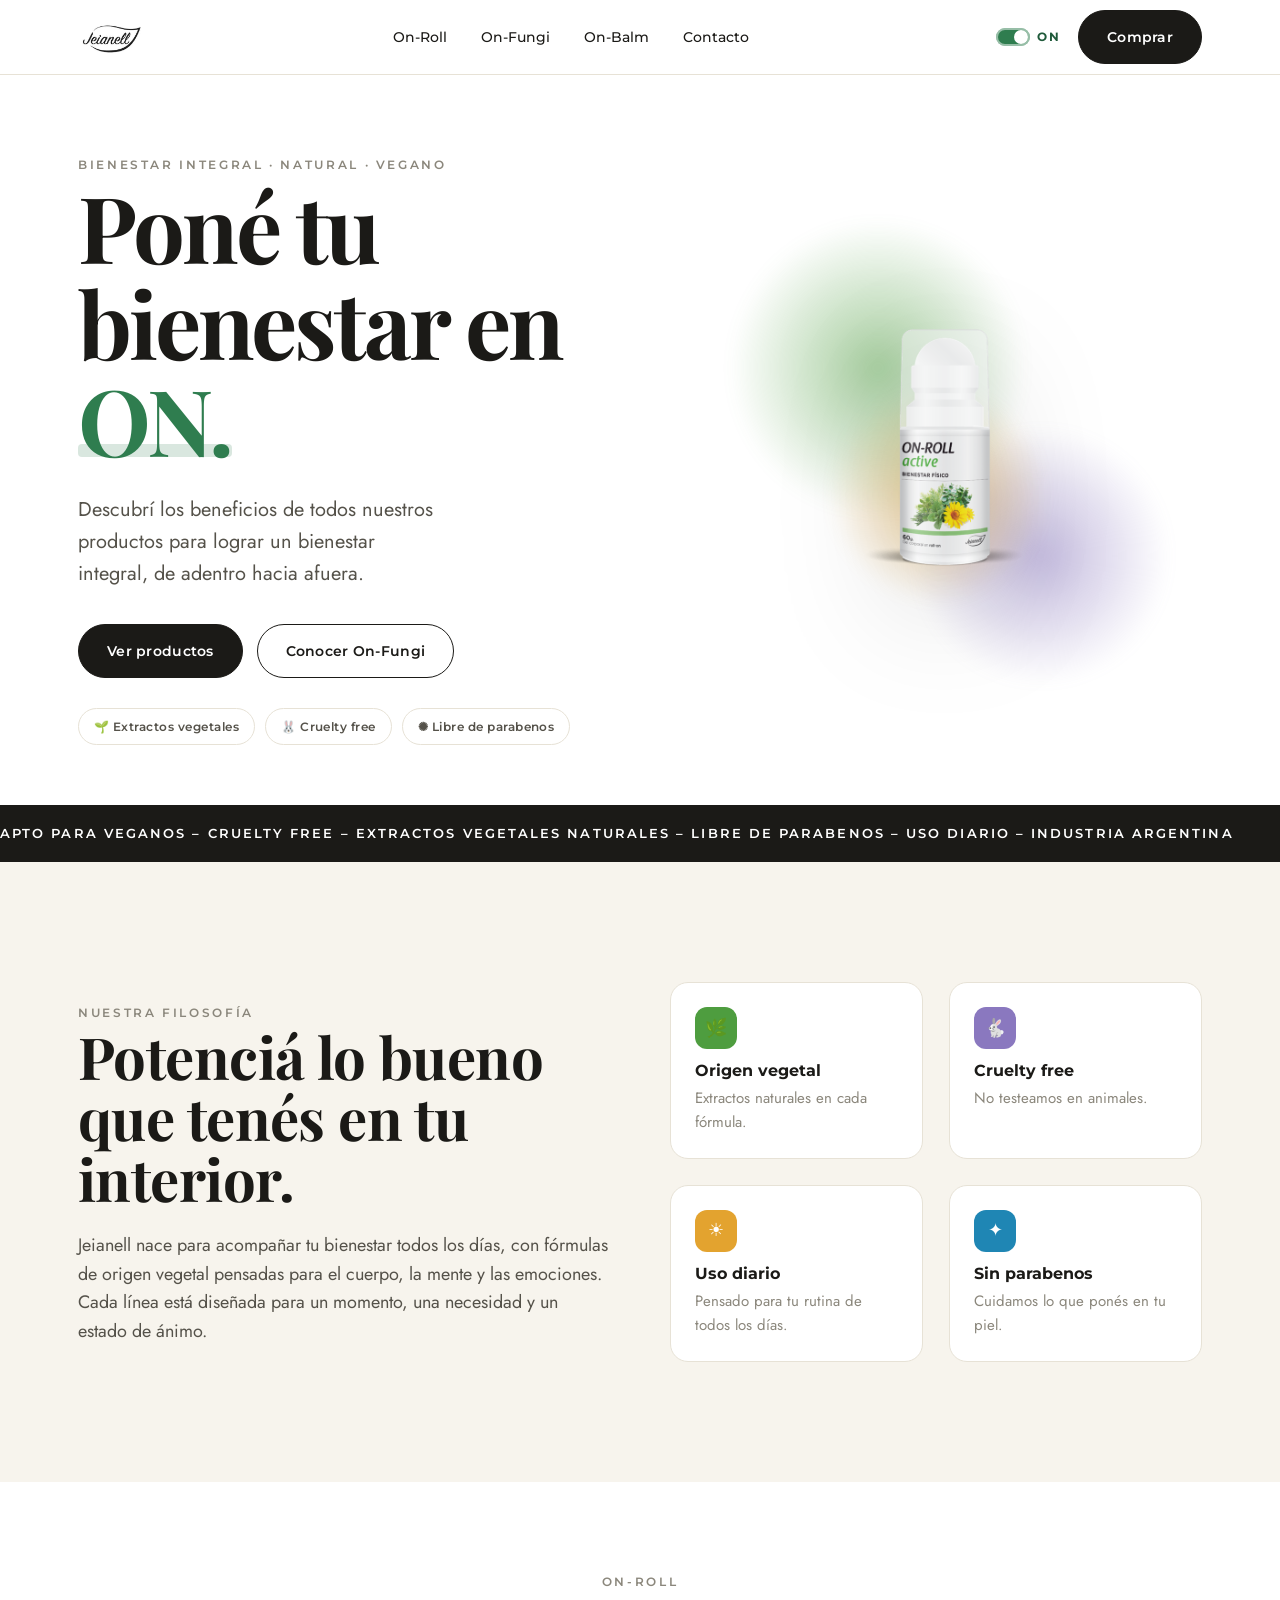
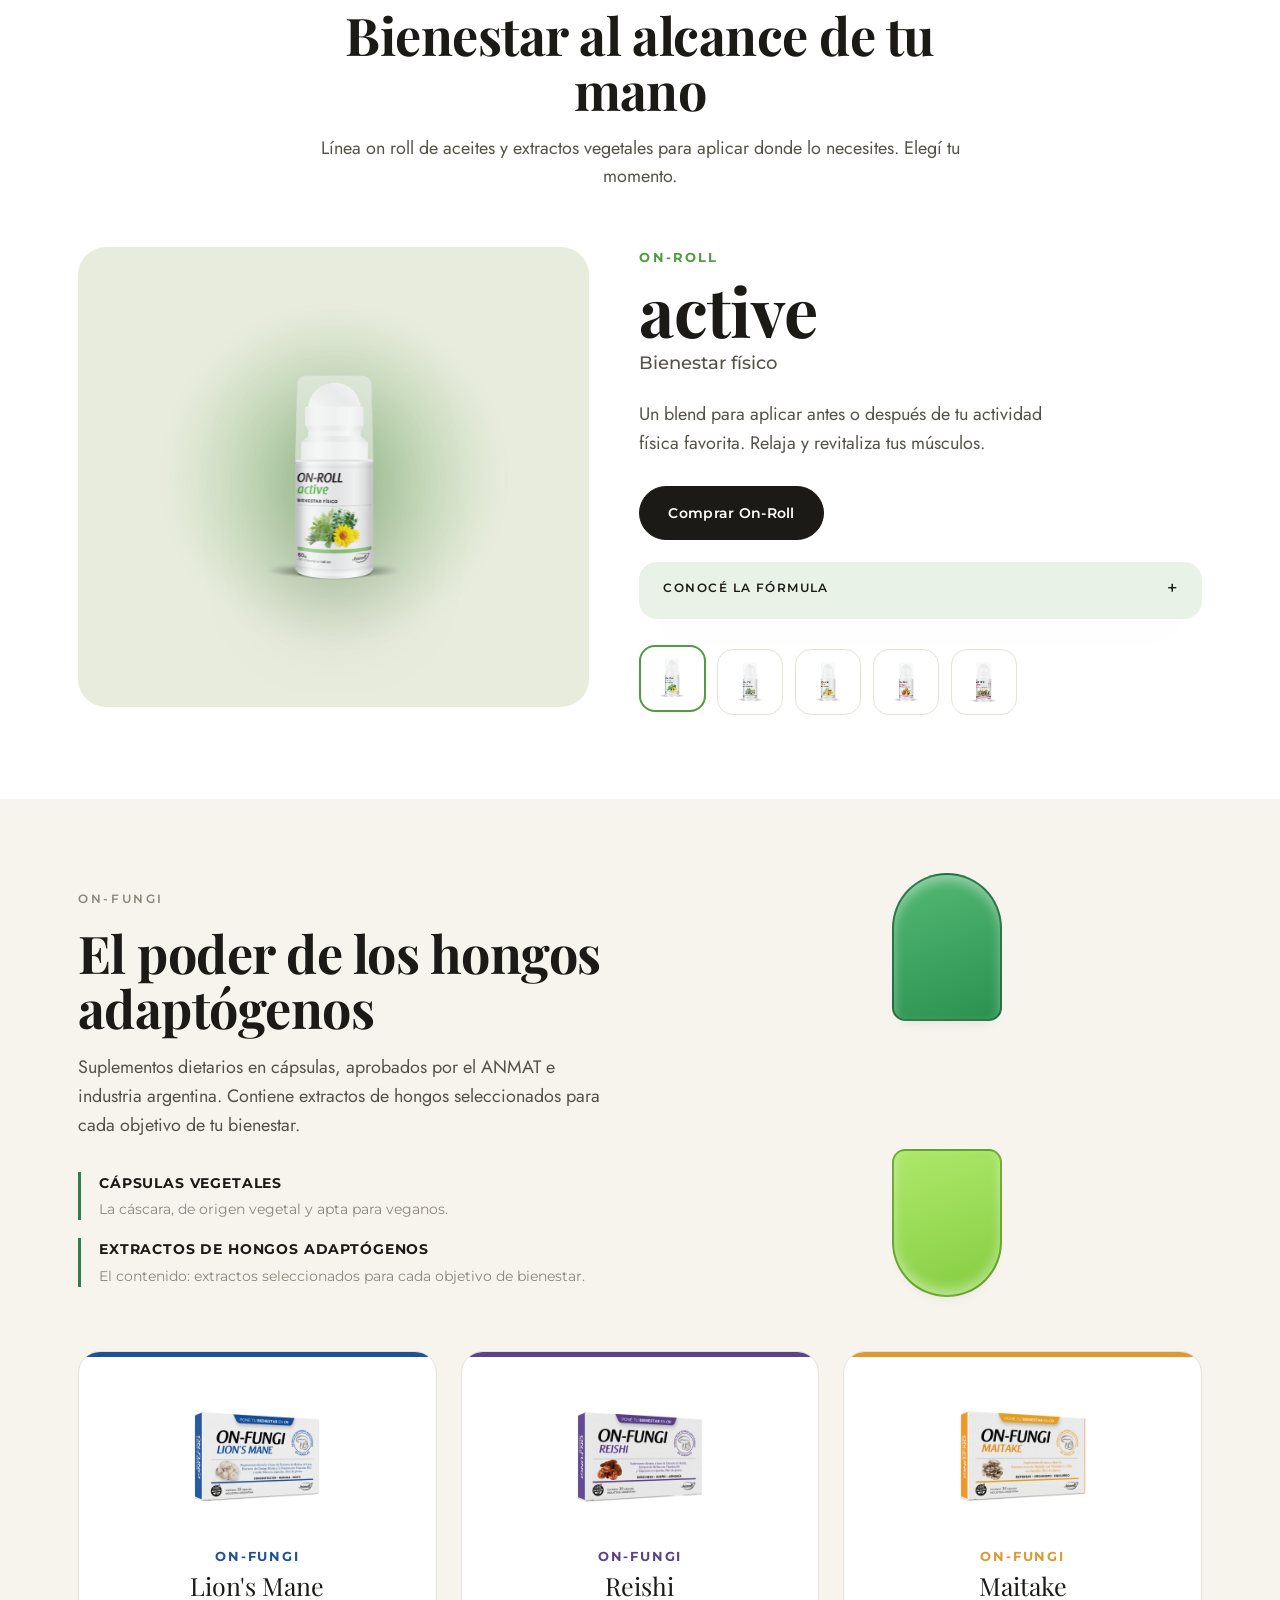
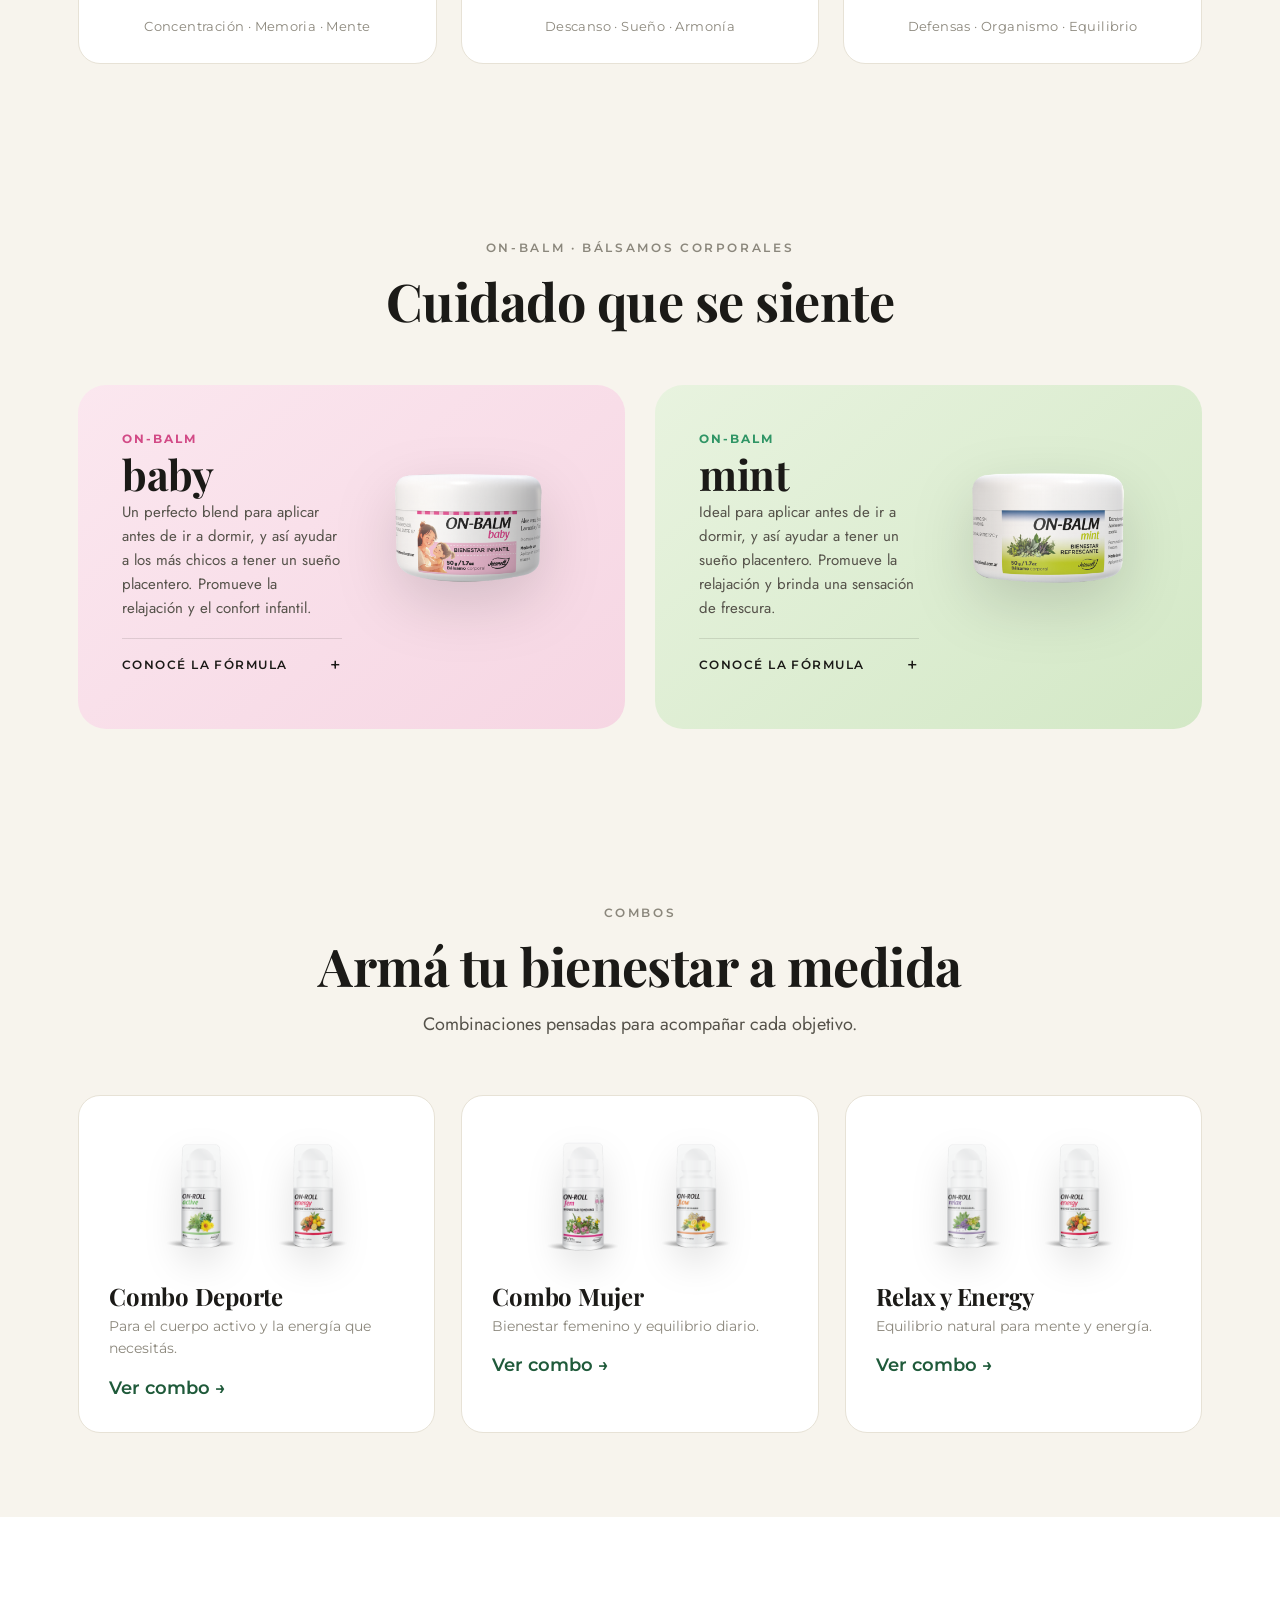
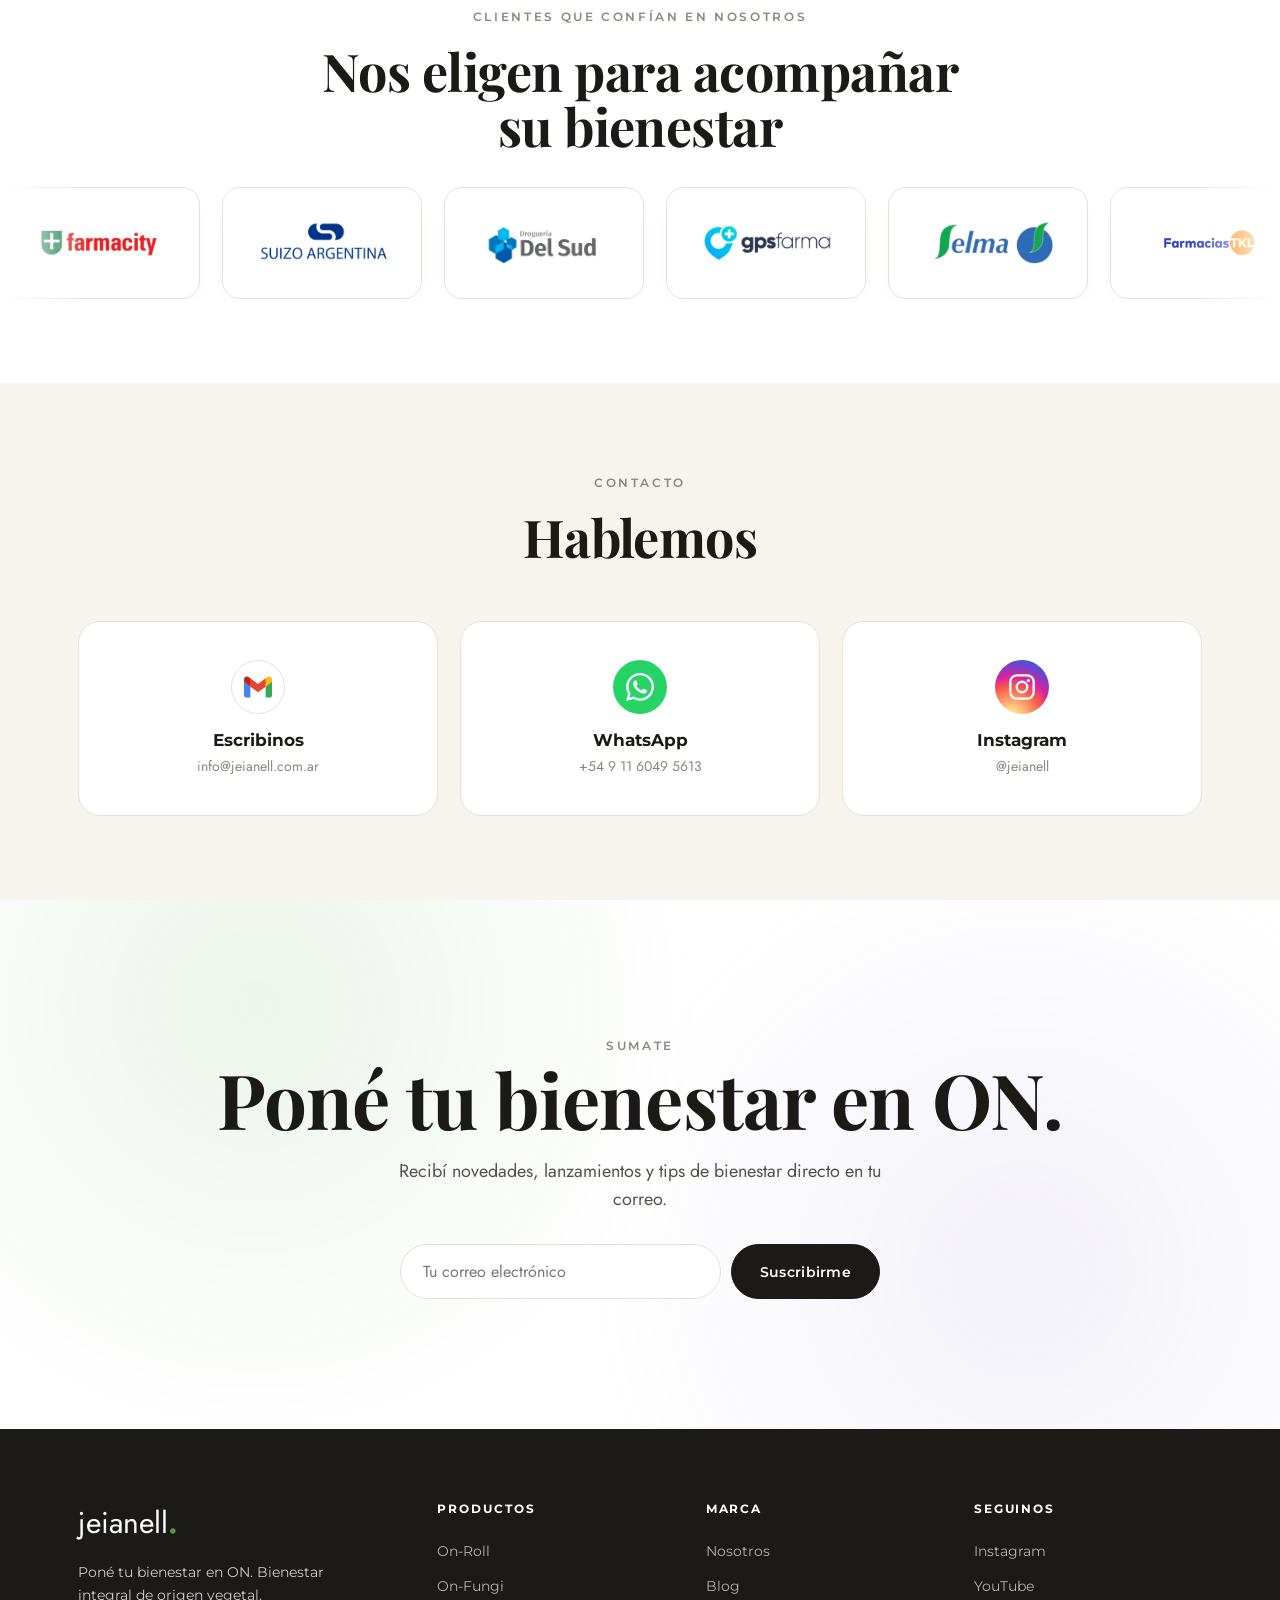
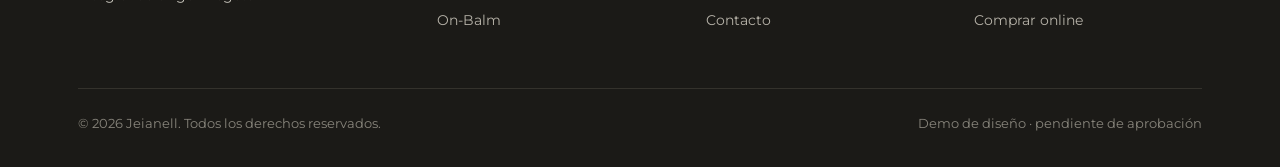
==== commit 16d40541: "On-Roll: formula de ingredientes por producto + mejoras UX - Acordeon Conoce la formula en cada On-R" ====
--- a/jeianell-demo-rediseño.html
+++ b/jeianell-demo-rediseño.html
@@ -95,6 +95,10 @@
         <div class="benefit" id="rollBenefit">Bienestar físico</div>
         <p class="desc" id="rollDesc"></p>
         <a class="btn" id="rollBuy" href="#" target="_blank">Comprar On-Roll</a>
+        <details class="formula" id="rollFormula">
+          <summary>Conocé la fórmula</summary>
+          <div class="formula-body" id="rollFormulaBody"></div>
+        </details>
         <div class="roll-thumbs" id="rollThumbs"></div>
       </div>
     </div>
--- a/css/styles.css
+++ b/css/styles.css
@@ -108,7 +108,9 @@
 
 /* ===== ON-ROLL selector ===== */
 #roll{background:var(--paper);transition:background .8s ease}
-.roll-stage{display:grid;grid-template-columns:1fr 1.1fr;gap:50px;align-items:center}
+.roll-stage{display:grid;grid-template-columns:1fr 1.1fr;gap:50px;align-items:start}
+#rollFormula{border-top:none;border-radius:18px;padding:6px 24px 12px;margin-top:22px;
+  box-shadow:0 22px 46px -28px rgba(0,0,0,.4);transition:background .6s ease}
 .roll-feature{position:relative;min-height:460px;display:flex;align-items:center;justify-content:center;
   border-radius:28px;background:var(--warm);overflow:hidden;transition:background .6s}
 .roll-feature .halo{position:absolute;width:340px;height:340px;border-radius:50%;
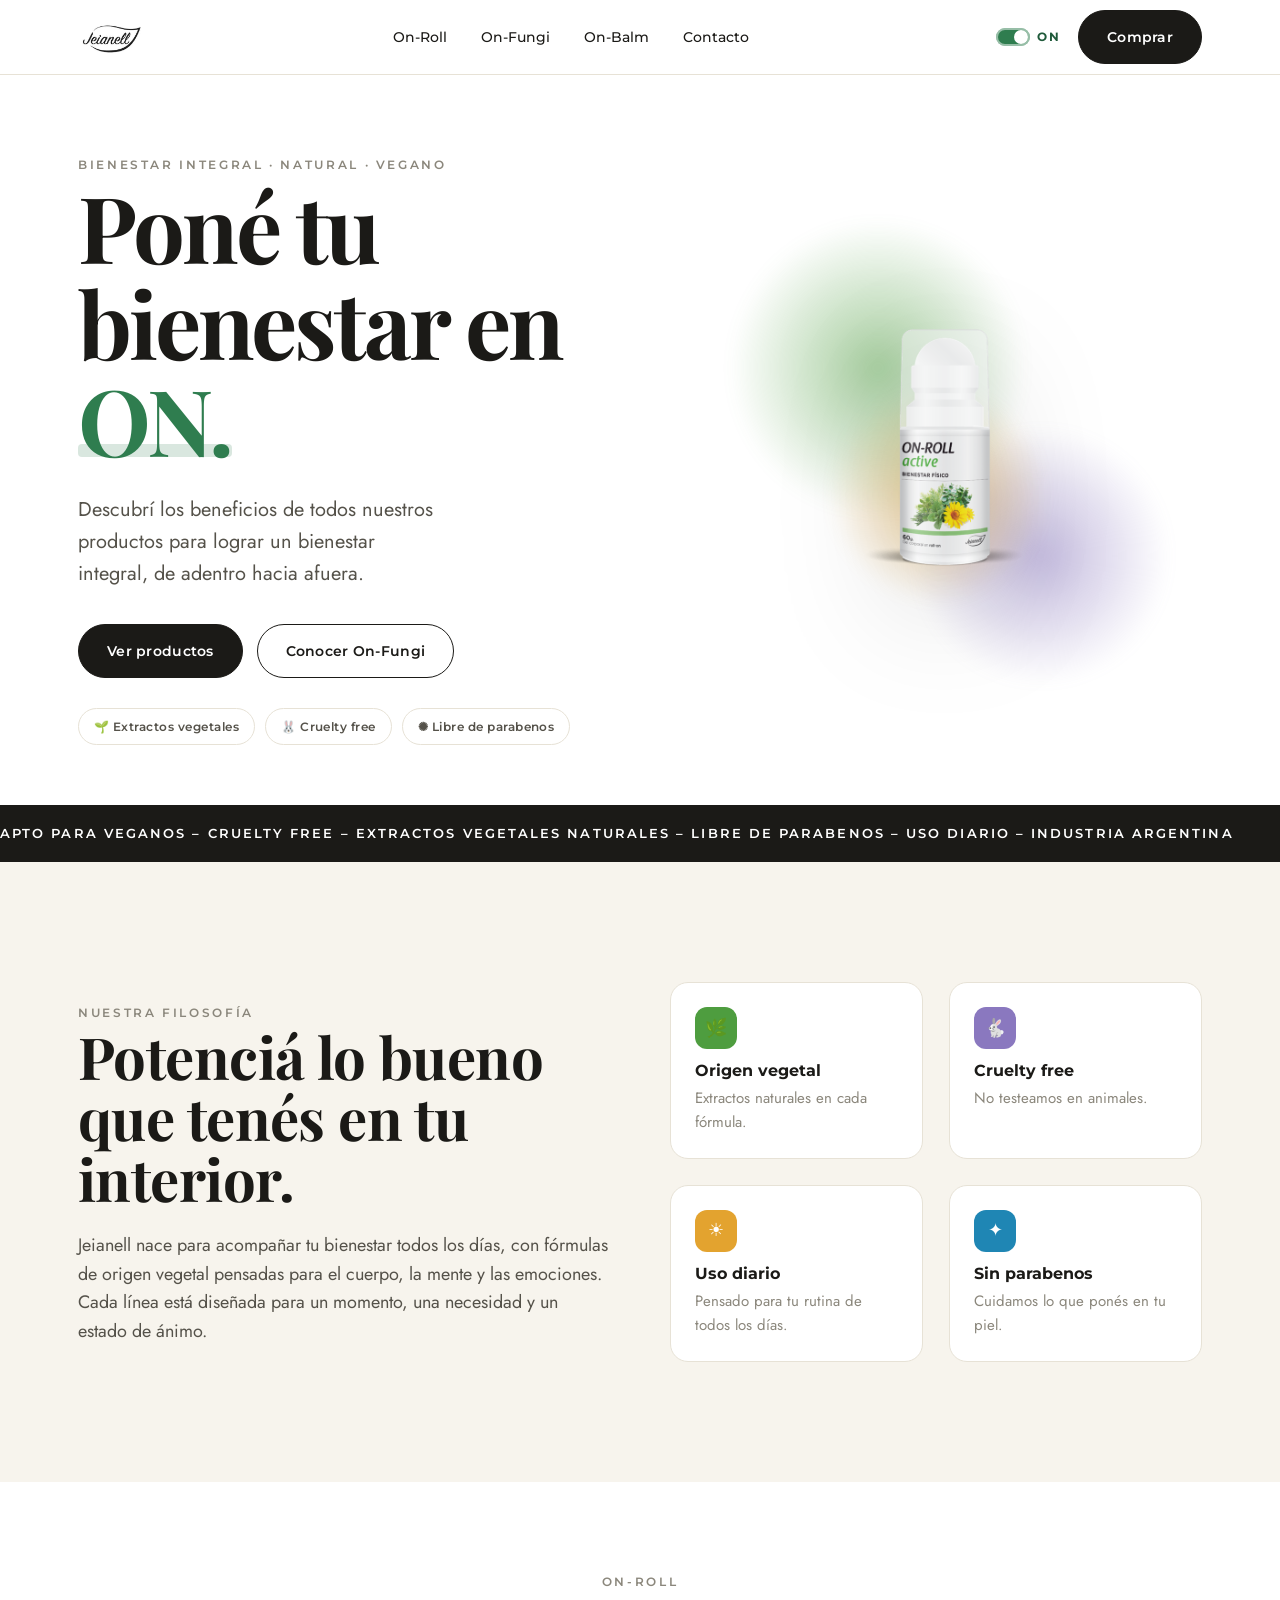
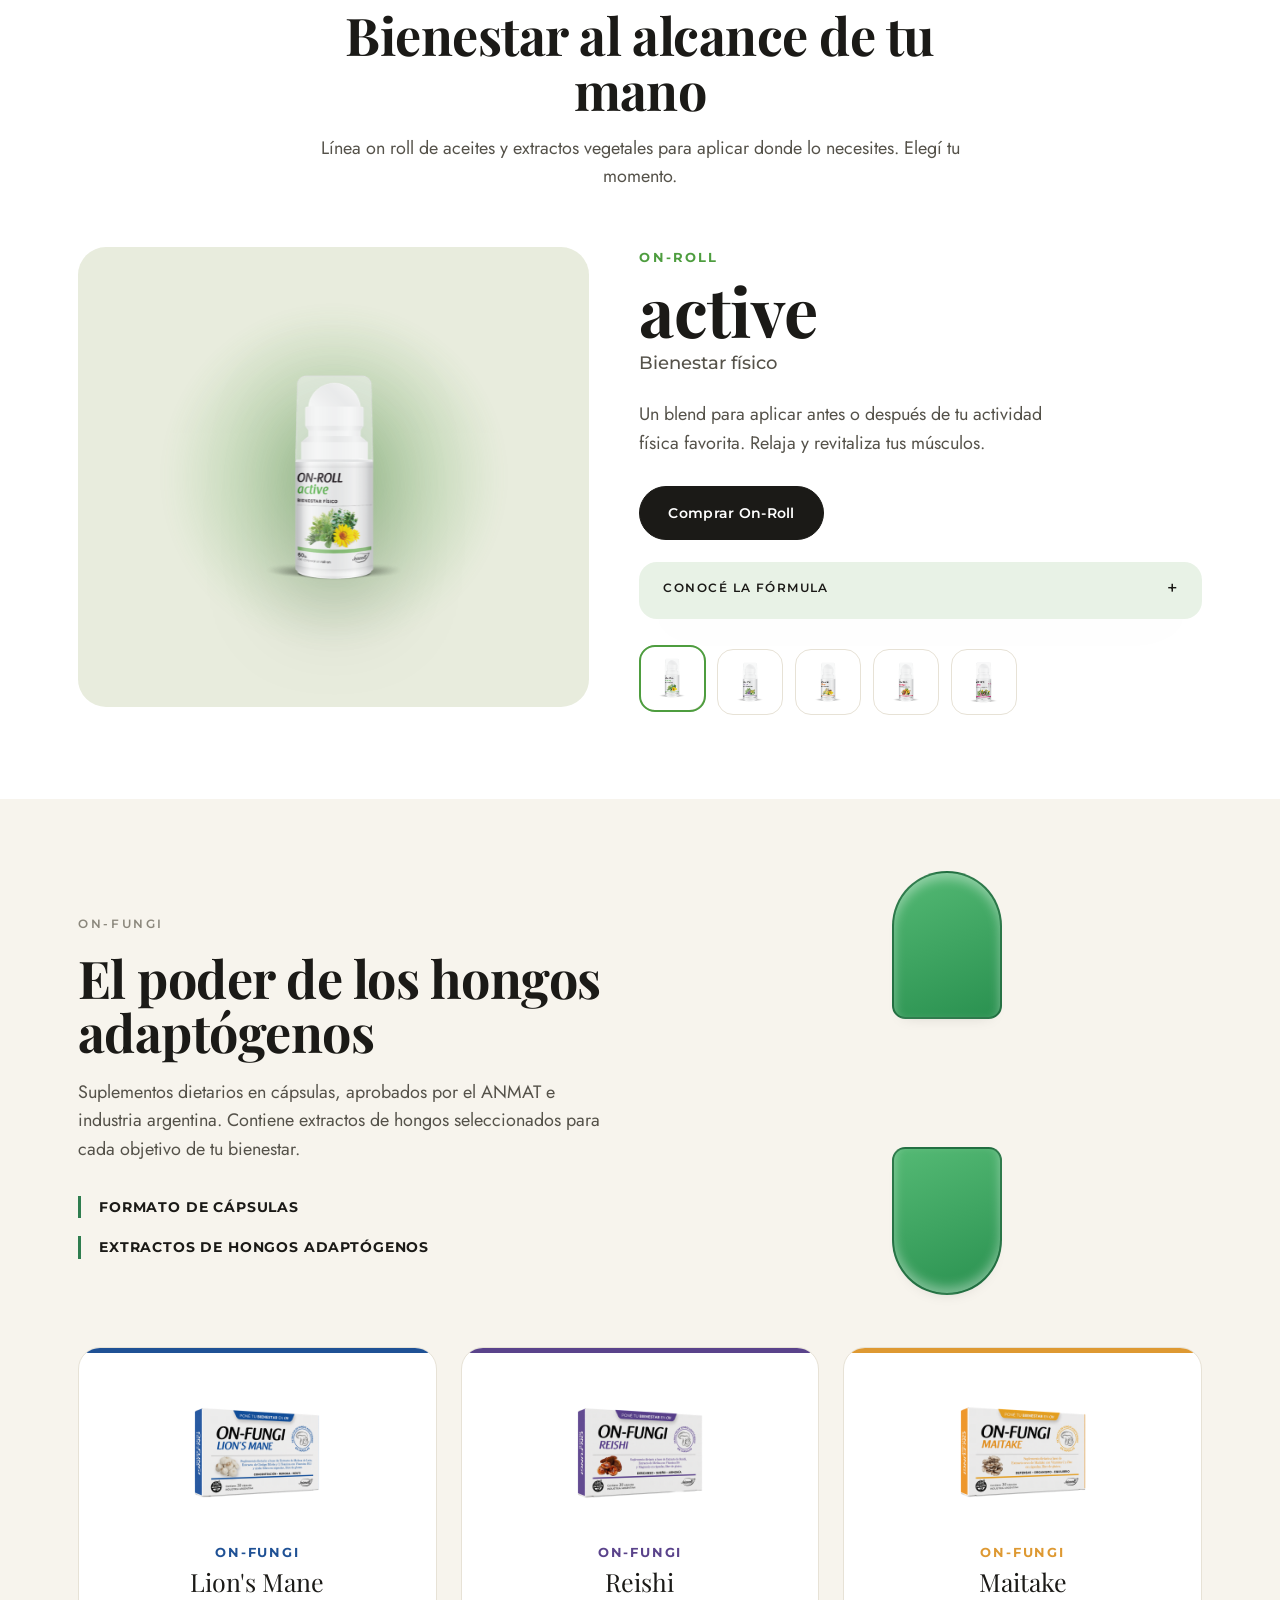
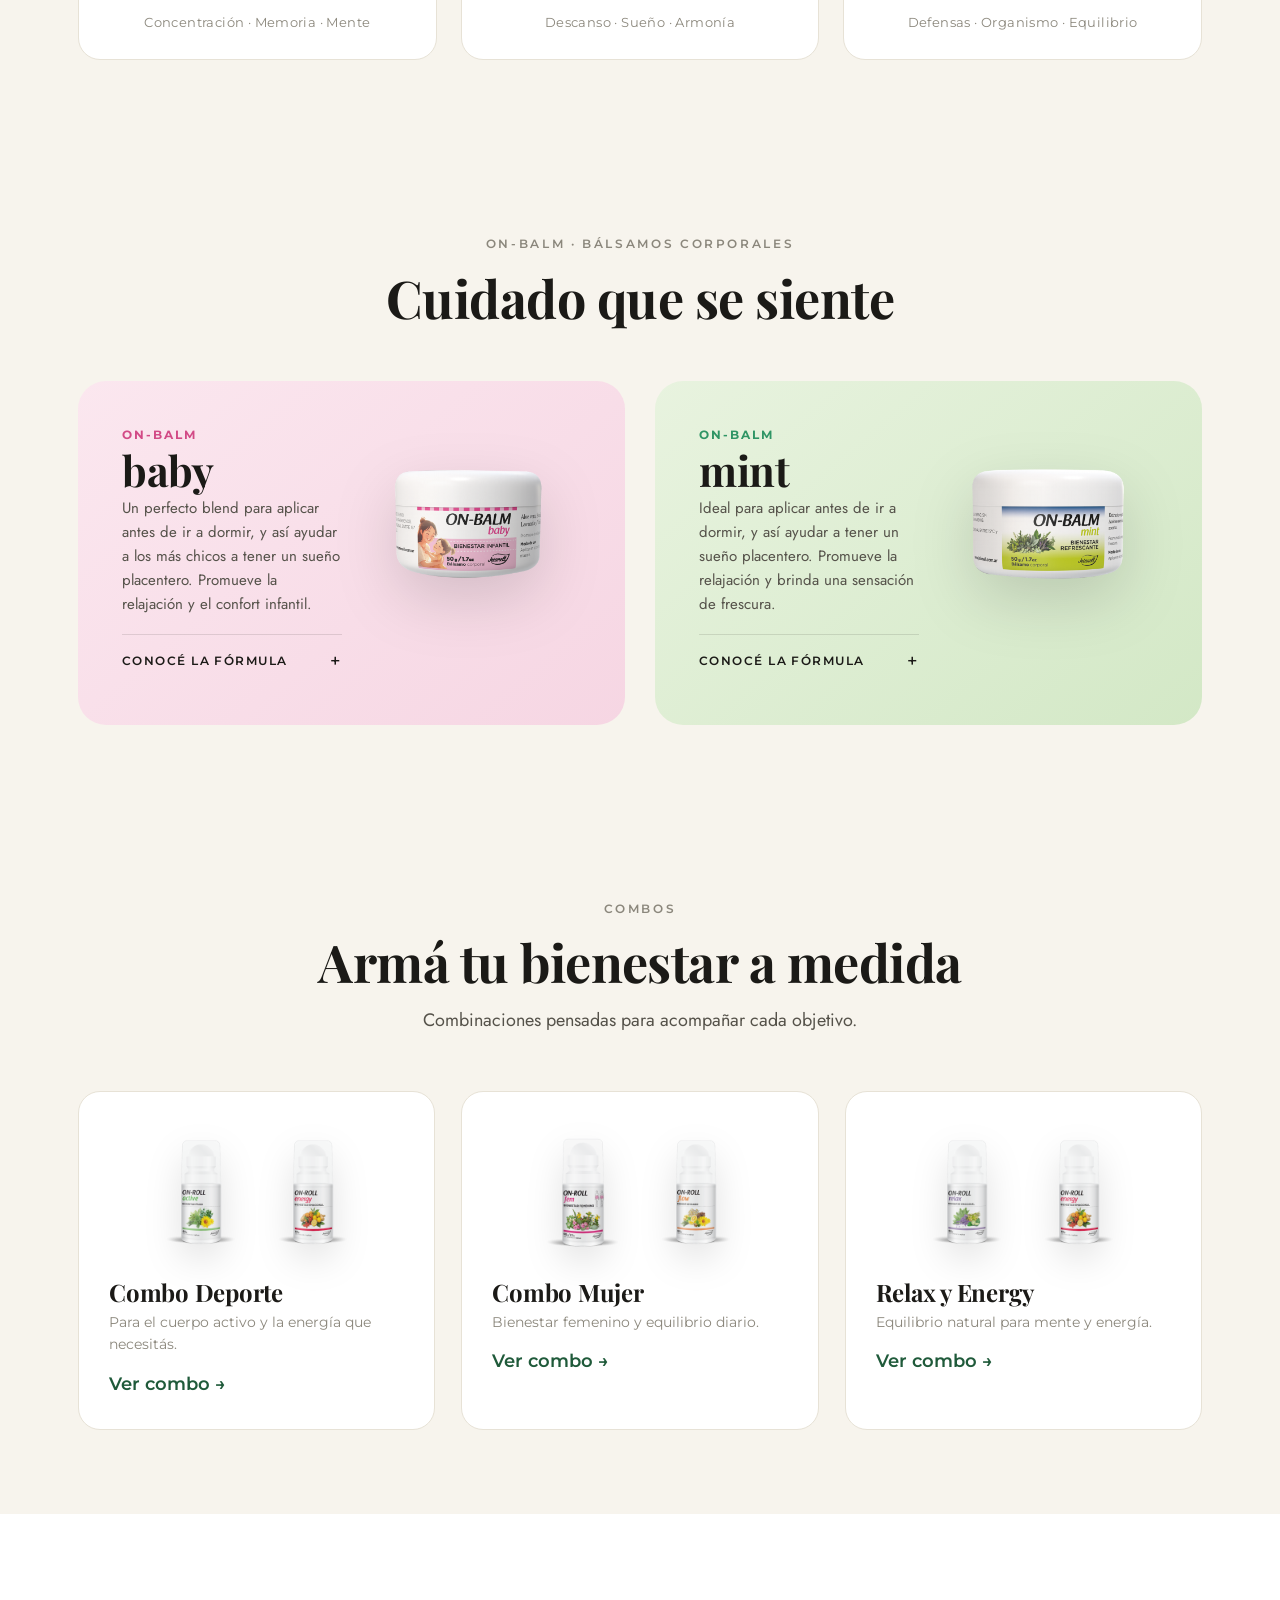
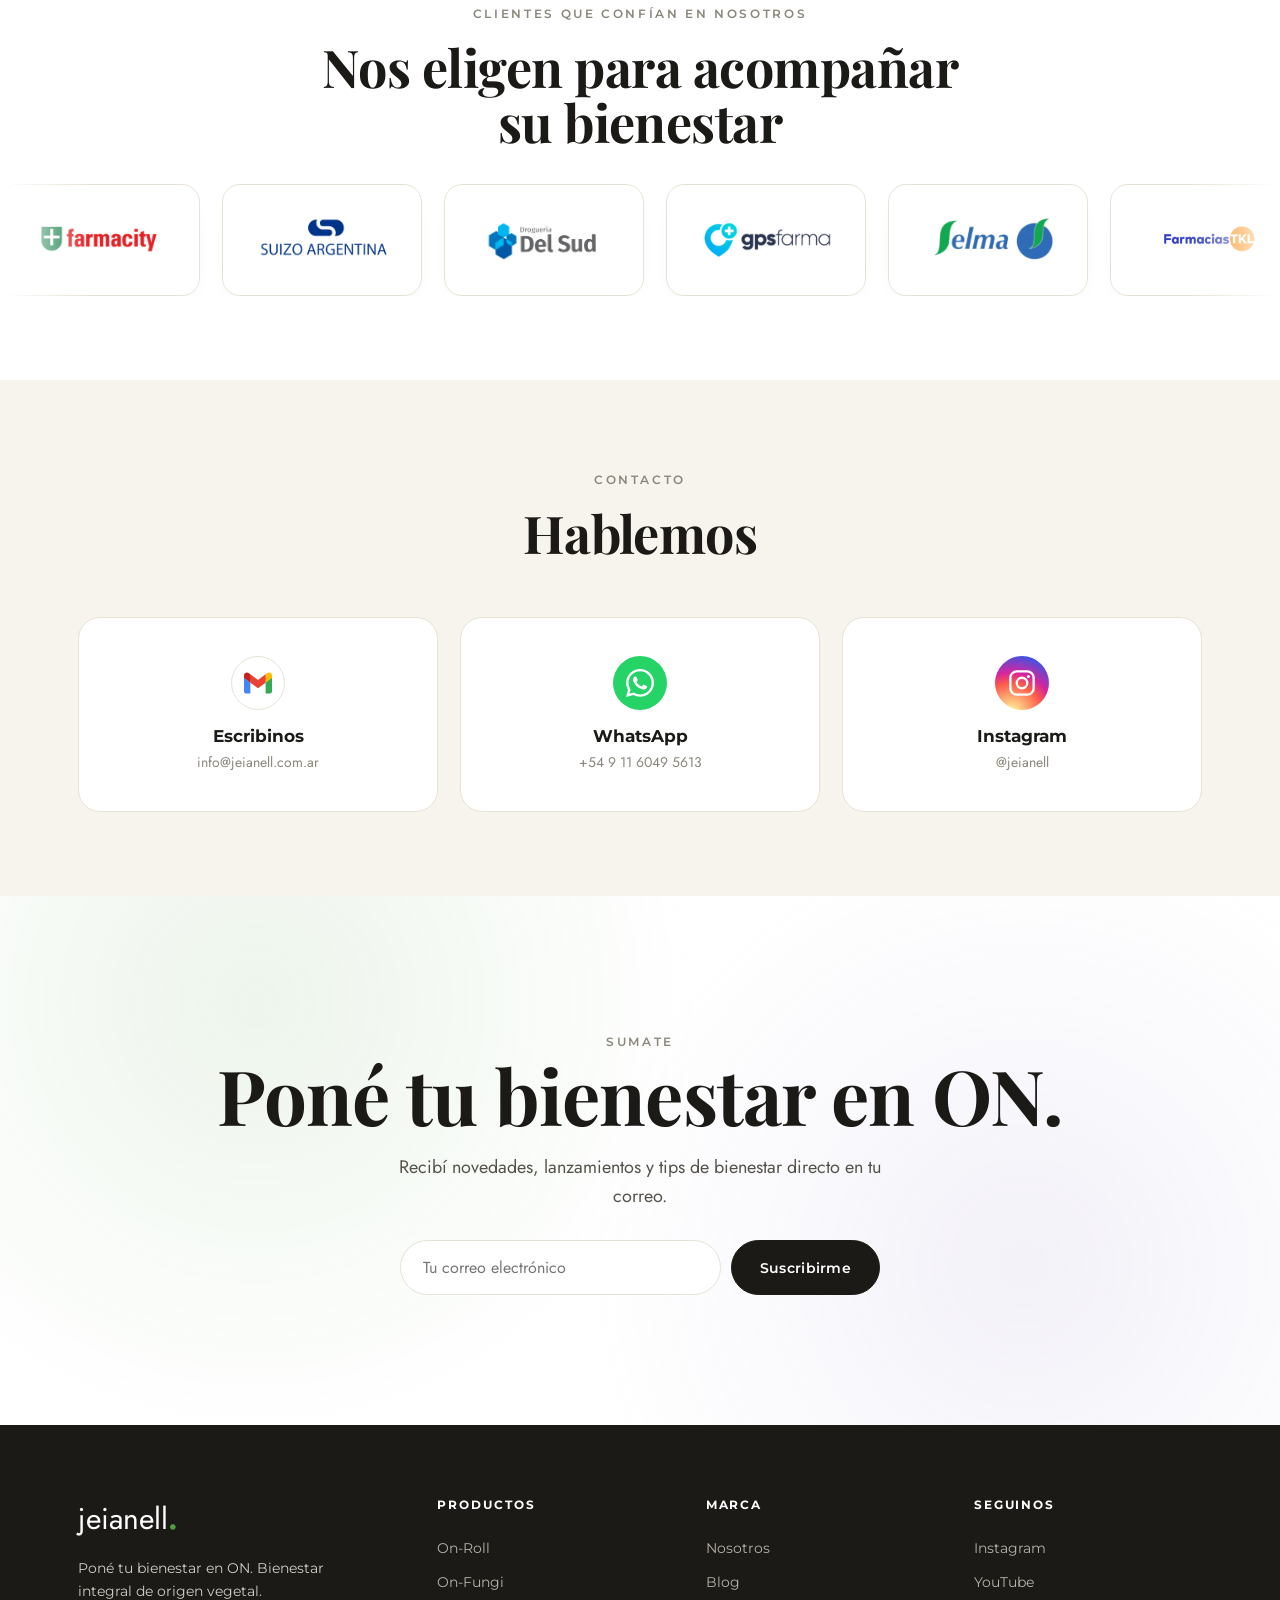
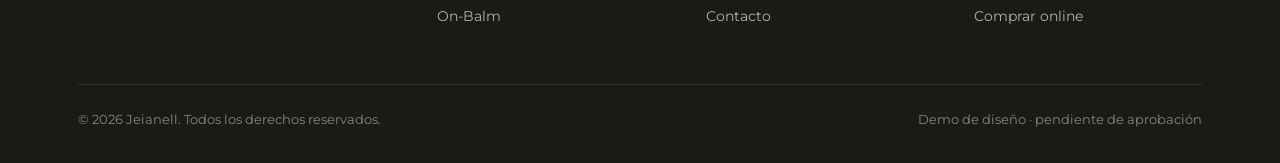
==== commit 8d38fc21: "On-Fungi: dejar solo los titulos (Formato de capsulas / Extractos de hongos adaptogenos) - Quitadas " ====
--- a/jeianell-demo-rediseño.html
+++ b/jeianell-demo-rediseño.html
@@ -114,8 +114,8 @@
         <h2>El poder de los hongos adaptógenos</h2>
         <p class="fungi-sub">Suplementos dietarios en cápsulas, aprobados por el ANMAT e industria argentina. Contiene extractos de hongos seleccionados para cada objetivo de tu bienestar.</p>
         <ul class="fungi-parts">
-          <li><h4>Cápsulas vegetales</h4><p>La cáscara, de origen vegetal y apta para veganos.</p></li>
-          <li><h4>Extractos de hongos adaptógenos</h4><p>El contenido: extractos seleccionados para cada objetivo de bienestar.</p></li>
+          <li><h4>Formato de cápsulas</h4></li>
+          <li><h4>Extractos de hongos adaptógenos</h4></li>
         </ul>
       </div>
       <div class="capsule-stage">
--- a/css/styles.css
+++ b/css/styles.css
@@ -148,9 +148,9 @@
 .cap-top{top:0;background:linear-gradient(160deg,#54b974,#2a9150);
   border:2px solid rgba(28,86,54,.6);border-radius:58px 58px 14px 14px;
   box-shadow:inset 0 6px 11px rgba(255,255,255,.38),0 8px 16px -12px rgba(0,0,0,.18)}
-.cap-bot{bottom:0;background:linear-gradient(160deg,#aee86a,#84cd41);
-  border:2px solid rgba(82,134,28,.6);border-radius:14px 14px 58px 58px;
-  box-shadow:inset 0 -6px 11px rgba(255,255,255,.42),0 8px 16px -12px rgba(0,0,0,.14)}
+.cap-bot{bottom:0;background:linear-gradient(160deg,#54b974,#2a9150);
+  border:2px solid rgba(28,86,54,.6);border-radius:14px 14px 58px 58px;
+  box-shadow:inset 0 -6px 11px rgba(255,255,255,.38),0 8px 16px -12px rgba(0,0,0,.18)}
 .capsule .glint{position:absolute;top:14px;left:22px;width:12px;height:104px;border-radius:20px;
   background:rgba(255,255,255,.6);filter:blur(2px);z-index:3;transition:opacity .5s ease}
 #fungi.cap-open .cap-top{transform:translateY(-64px)}
